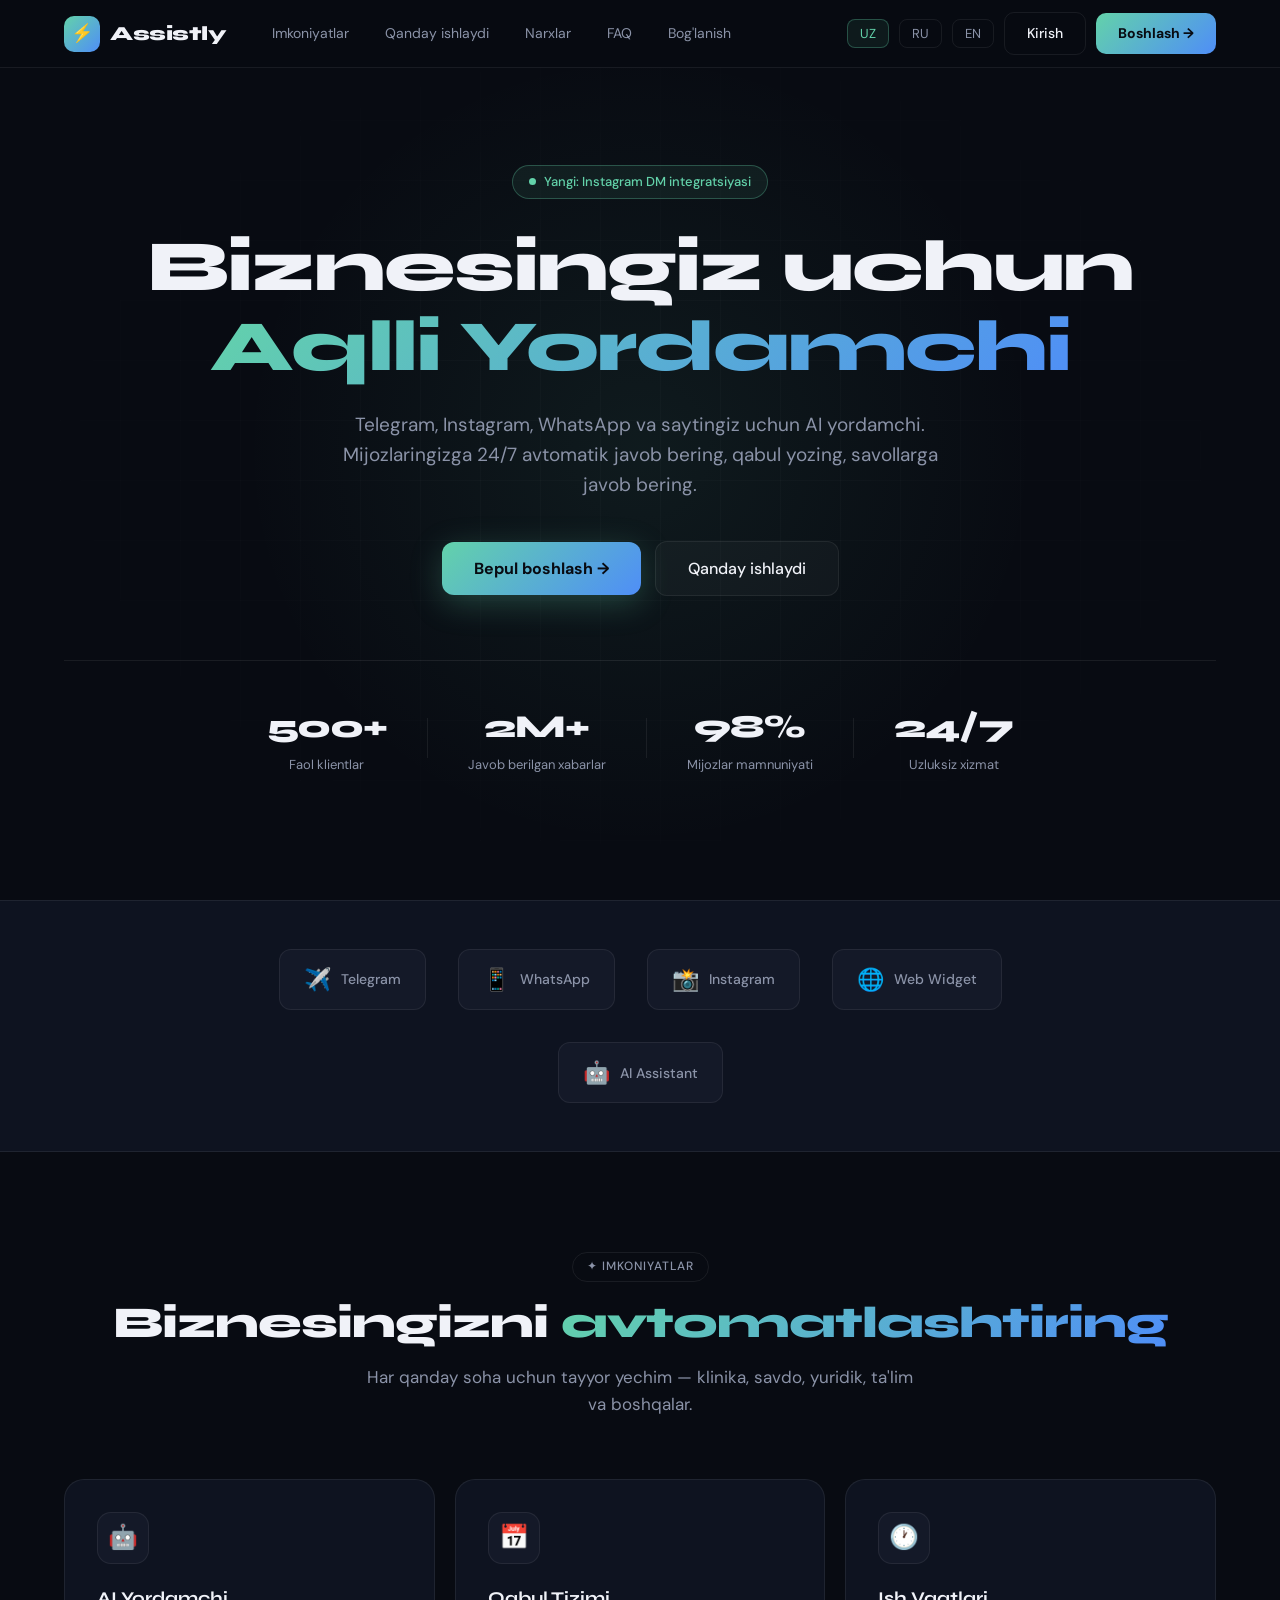
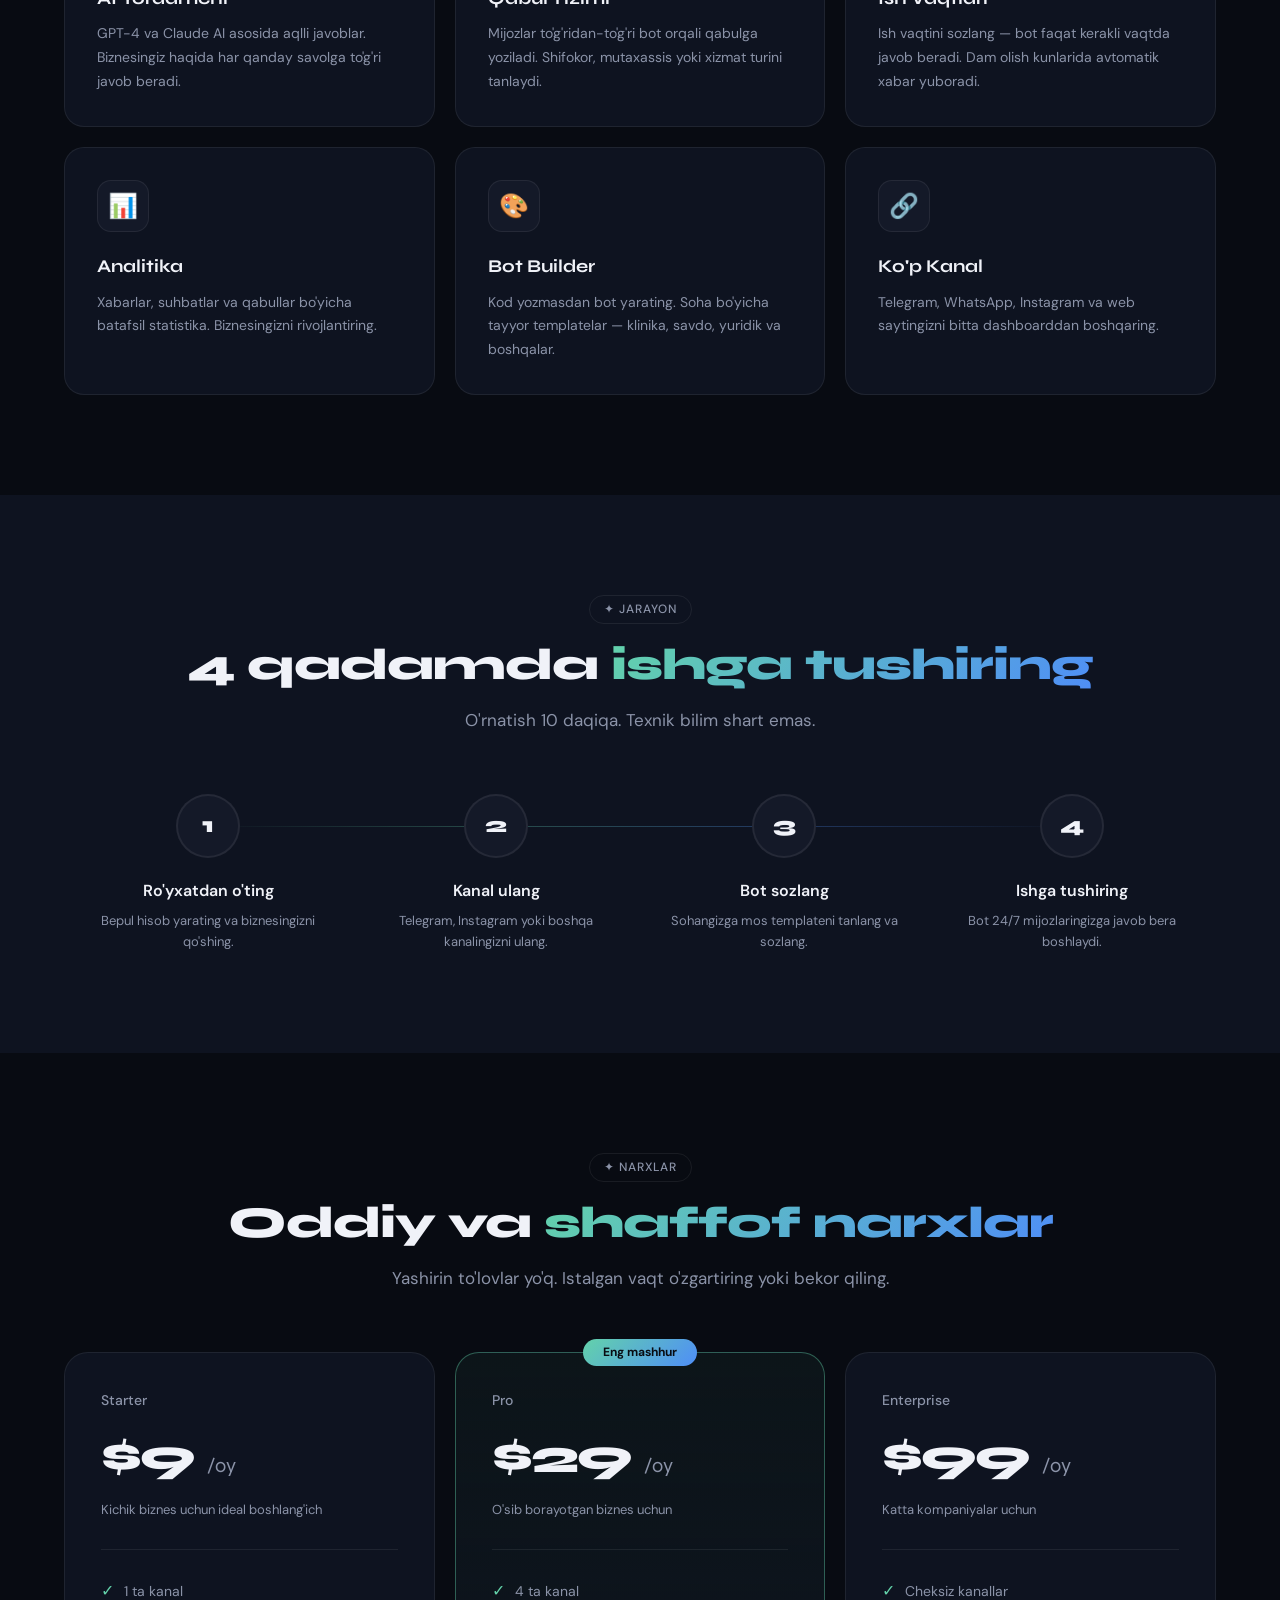
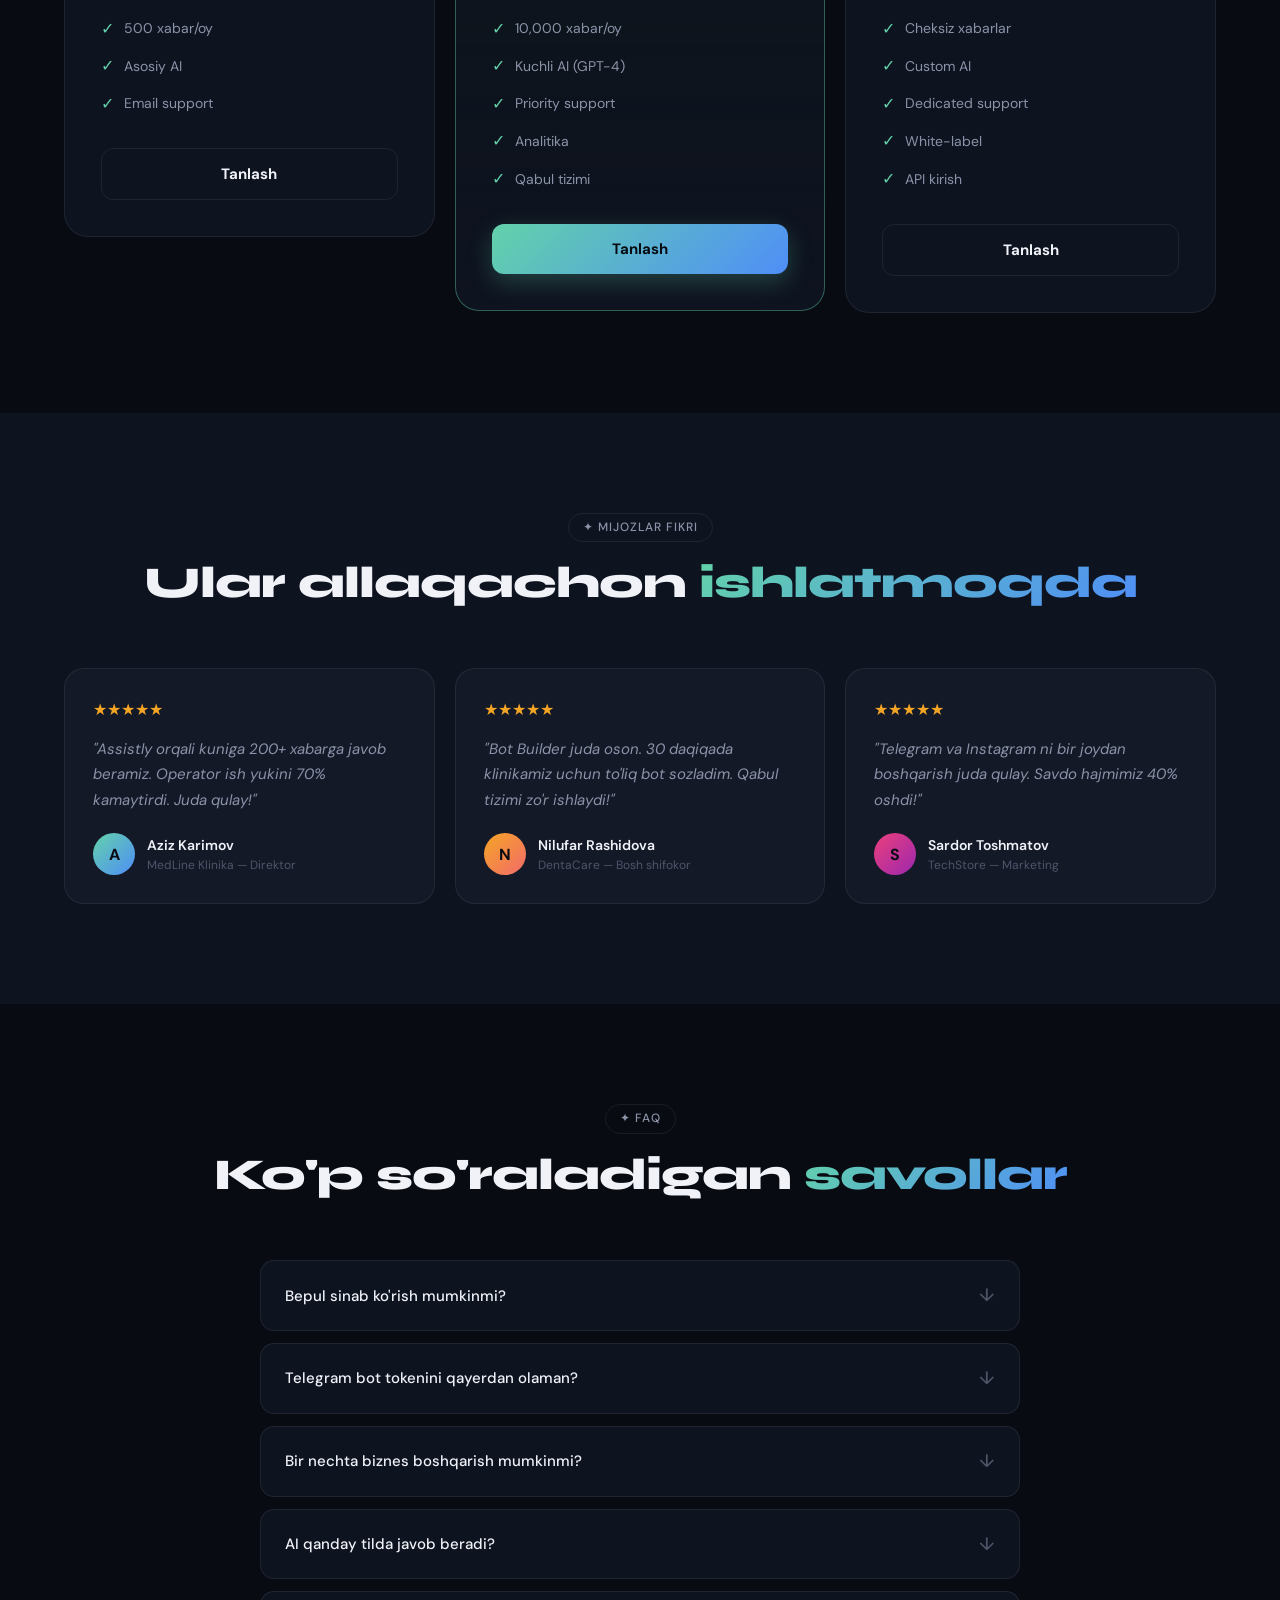
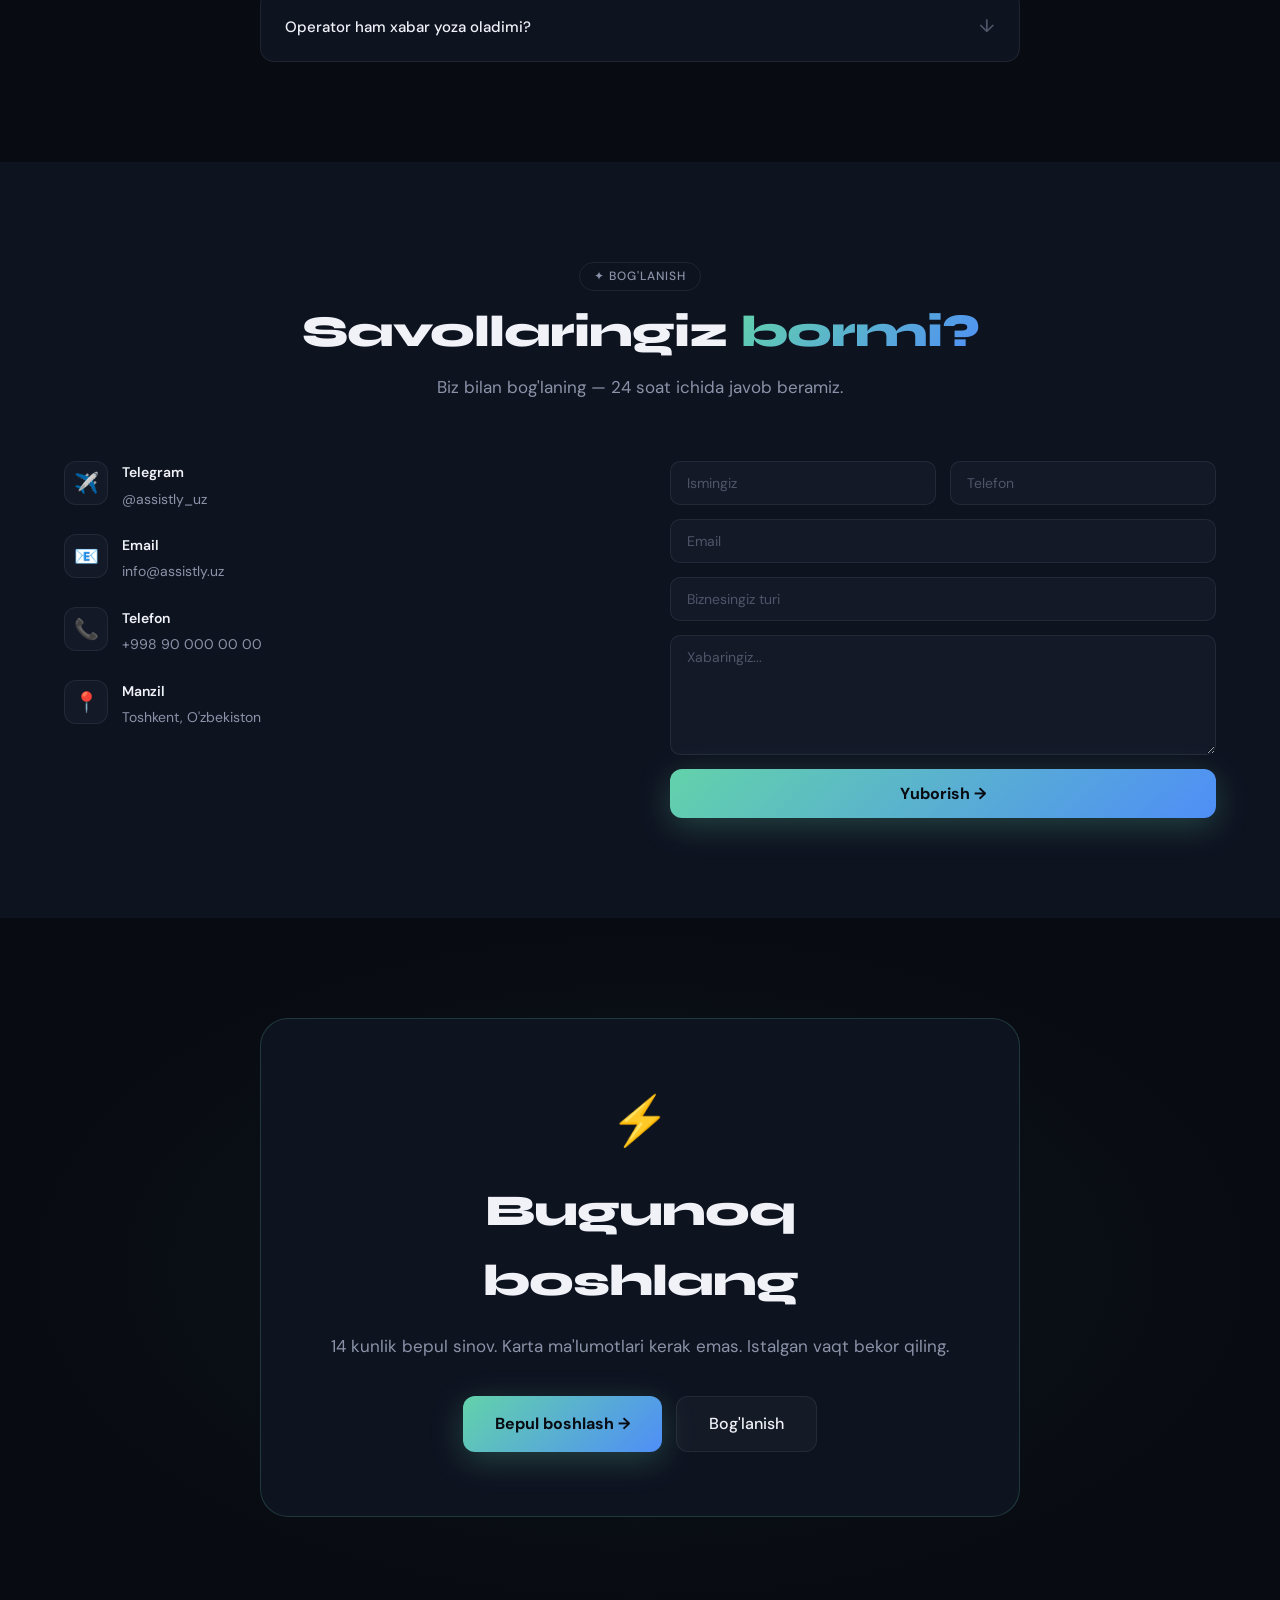
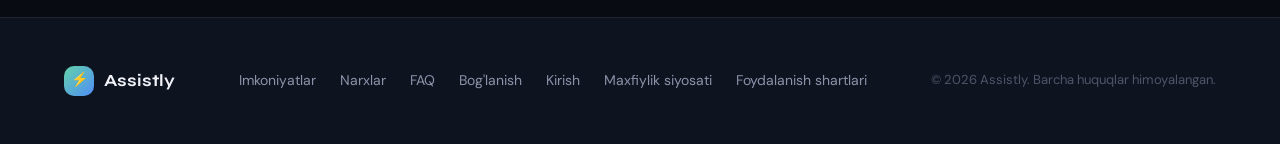
==== index.html @ 43b946d1 "initial commit" ====
<!DOCTYPE html>
<html lang="uz">
    <head>
        <meta charset="UTF-8" />
        <meta name="viewport" content="width=device-width, initial-scale=1.0" />
        <title>Assistly — Aqlli Biznes Yordamchisi</title>
        <meta
            name="description"
            content="Telegram, Instagram, WhatsApp va saytingiz uchun AI yordamchi. Mijozlaringizga 24/7 avtomatik javob bering."
        />
        <link rel="preconnect" href="https://fonts.googleapis.com" />
        <link rel="preconnect" href="https://fonts.gstatic.com" crossorigin />
        <link
            href="https://fonts.googleapis.com/css2?family=Syne:wght@400;500;600;700;800&family=DM+Sans:ital,opsz,wght@0,9..40,300;0,9..40,400;0,9..40,500;1,9..40,300&display=swap"
            rel="stylesheet"
        />
        <link rel="stylesheet" href="./css/style.css" />
    </head>
    <body>
        <!-- ─── NAVBAR ─────────────────────────────────────────── -->
        <nav>
            <a href="#" class="nav-logo">
                <div class="nav-logo-icon">⚡</div>
                Assistly
            </a>
            <div class="nav-links">
                <a href="#features" data-i18n="nav.features">Imkoniyatlar</a>
                <a href="#how" data-i18n="nav.how">Qanday ishlaydi</a>
                <a href="#pricing" data-i18n="nav.pricing">Narxlar</a>
                <a href="#faq">FAQ</a>
                <a href="#contact" data-i18n="nav.contact">Bog'lanish</a>
            </div>
            <div class="nav-right">
                <button class="lang-btn active" onclick="setLang('uz')">
                    UZ
                </button>
                <button class="lang-btn" onclick="setLang('ru')">RU</button>
                <button class="lang-btn" onclick="setLang('en')">EN</button>
                <a href="/login" class="btn-outline" data-i18n="nav.login"
                    >Kirish</a
                >
                <a href="/register" class="btn-primary" data-i18n="nav.start"
                    >Boshlash →</a
                >
            </div>
        </nav>

        <!-- ─── HERO ───────────────────────────────────────────── -->
        <section class="hero">
            <div class="hero-bg">
                <div class="hero-glow"></div>
                <div class="hero-grid"></div>
            </div>
            <div style="position: relative; z-index: 1; width: 100%">
                <div class="hero-badge">
                    <div class="hero-badge-dot"></div>
                    <span data-i18n="hero.badge"
                        >Yangi: Instagram DM integratsiyasi</span
                    >
                </div>
                <h1 data-i18n="hero.title">
                    Biznesingiz uchun<br /><span>Aqlli Yordamchi</span>
                </h1>
                <p class="hero-desc" data-i18n="hero.desc">
                    Telegram, Instagram, WhatsApp va saytingiz uchun AI
                    yordamchi. Mijozlaringizga 24/7 avtomatik javob bering,
                    qabul yozing, savollarga javob bering.
                </p>
                <div class="hero-actions">
                    <a
                        href="/register"
                        class="btn-primary-lg"
                        data-i18n="hero.cta"
                        >Bepul boshlash →</a
                    >
                    <a href="#how" class="btn-outline-lg" data-i18n="hero.demo"
                        >Qanday ishlaydi</a
                    >
                </div>
                <div class="hero-stats">
                    <div>
                        <div class="hero-stat-num">500+</div>
                        <div class="hero-stat-label" data-i18n="stats.clients">
                            Faol klientlar
                        </div>
                    </div>
                    <div
                        style="
                            width: 1px;
                            height: 40px;
                            background: var(--border);
                        "
                    ></div>
                    <div>
                        <div class="hero-stat-num">2M+</div>
                        <div class="hero-stat-label" data-i18n="stats.messages">
                            Javob berilgan xabarlar
                        </div>
                    </div>
                    <div
                        style="
                            width: 1px;
                            height: 40px;
                            background: var(--border);
                        "
                    ></div>
                    <div>
                        <div class="hero-stat-num">98%</div>
                        <div
                            class="hero-stat-label"
                            data-i18n="stats.satisfaction"
                        >
                            Mijozlar mamnuniyati
                        </div>
                    </div>
                    <div
                        style="
                            width: 1px;
                            height: 40px;
                            background: var(--border);
                        "
                    ></div>
                    <div>
                        <div class="hero-stat-num">24/7</div>
                        <div class="hero-stat-label" data-i18n="stats.support">
                            Uzluksiz xizmat
                        </div>
                    </div>
                </div>
            </div>
        </section>

        <!-- ─── CHANNELS STRIP ────────────────────────────────── -->
        <div class="channels-strip">
            <div class="channels-strip-inner">
                <div class="channel-item">
                    <span class="channel-icon">✈️</span> Telegram
                </div>
                <div class="channel-item">
                    <span class="channel-icon">📱</span> WhatsApp
                </div>
                <div class="channel-item">
                    <span class="channel-icon">📸</span> Instagram
                </div>
                <div class="channel-item">
                    <span class="channel-icon">🌐</span> Web Widget
                </div>
                <div class="channel-item">
                    <span class="channel-icon">🤖</span> AI Assistant
                </div>
            </div>
        </div>

        <!-- ─── FEATURES ──────────────────────────────────────── -->
        <section id="features">
            <div class="container">
                <div style="text-align: center">
                    <div class="section-badge" data-i18n="features.badge">
                        ✦ Imkoniyatlar
                    </div>
                    <h2 class="section-title" data-i18n="features.title">
                        Biznesingizni <span>avtomatlashtiring</span>
                    </h2>
                    <p
                        class="section-desc"
                        style="margin: 0 auto"
                        data-i18n="features.desc"
                    >
                        Har qanday soha uchun tayyor yechim — klinika, savdo,
                        yuridik, ta'lim va boshqalar.
                    </p>
                </div>
                <div class="features-grid">
                    <div class="feature-card">
                        <div class="feature-icon">🤖</div>
                        <div class="feature-title" data-i18n="f1.title">
                            AI Yordamchi
                        </div>
                        <div class="feature-desc" data-i18n="f1.desc">
                            GPT-4 va Claude AI asosida aqlli javoblar.
                            Biznesingiz haqida har qanday savolga to'g'ri javob
                            beradi.
                        </div>
                    </div>
                    <div class="feature-card">
                        <div class="feature-icon">📅</div>
                        <div class="feature-title" data-i18n="f2.title">
                            Qabul Tizimi
                        </div>
                        <div class="feature-desc" data-i18n="f2.desc">
                            Mijozlar to'g'ridan-to'g'ri bot orqali qabulga
                            yoziladi. Shifokor, mutaxassis yoki xizmat turini
                            tanlaydi.
                        </div>
                    </div>
                    <div class="feature-card">
                        <div class="feature-icon">🕐</div>
                        <div class="feature-title" data-i18n="f3.title">
                            Ish Vaqtlari
                        </div>
                        <div class="feature-desc" data-i18n="f3.desc">
                            Ish vaqtini sozlang — bot faqat kerakli vaqtda javob
                            beradi. Dam olish kunlarida avtomatik xabar
                            yuboradi.
                        </div>
                    </div>
                    <div class="feature-card">
                        <div class="feature-icon">📊</div>
                        <div class="feature-title" data-i18n="f4.title">
                            Analitika
                        </div>
                        <div class="feature-desc" data-i18n="f4.desc">
                            Xabarlar, suhbatlar va qabullar bo'yicha batafsil
                            statistika. Biznesingizni rivojlantiring.
                        </div>
                    </div>
                    <div class="feature-card">
                        <div class="feature-icon">🎨</div>
                        <div class="feature-title" data-i18n="f5.title">
                            Bot Builder
                        </div>
                        <div class="feature-desc" data-i18n="f5.desc">
                            Kod yozmasdan bot yarating. Soha bo'yicha tayyor
                            templatelar — klinika, savdo, yuridik va boshqalar.
                        </div>
                    </div>
                    <div class="feature-card">
                        <div class="feature-icon">🔗</div>
                        <div class="feature-title" data-i18n="f6.title">
                            Ko'p Kanal
                        </div>
                        <div class="feature-desc" data-i18n="f6.desc">
                            Telegram, WhatsApp, Instagram va web saytingizni
                            bitta dashboarddan boshqaring.
                        </div>
                    </div>
                </div>
            </div>
        </section>

        <!-- ─── HOW IT WORKS ──────────────────────────────────── -->
        <section id="how" class="how-bg">
            <div class="container">
                <div style="text-align: center">
                    <div class="section-badge" data-i18n="how.badge">
                        ✦ Jarayon
                    </div>
                    <h2 class="section-title" data-i18n="how.title">
                        4 qadamda <span>ishga tushiring</span>
                    </h2>
                    <p
                        class="section-desc"
                        style="margin: 0 auto"
                        data-i18n="how.desc"
                    >
                        O'rnatish 10 daqiqa. Texnik bilim shart emas.
                    </p>
                </div>
                <div class="steps-grid">
                    <div class="step-card">
                        <div class="step-num">1</div>
                        <div class="step-title" data-i18n="step1.title">
                            Ro'yxatdan o'ting
                        </div>
                        <div class="step-desc" data-i18n="step1.desc">
                            Bepul hisob yarating va biznesingizni qo'shing.
                        </div>
                    </div>
                    <div class="step-card">
                        <div class="step-num">2</div>
                        <div class="step-title" data-i18n="step2.title">
                            Kanal ulang
                        </div>
                        <div class="step-desc" data-i18n="step2.desc">
                            Telegram, Instagram yoki boshqa kanalingizni ulang.
                        </div>
                    </div>
                    <div class="step-card">
                        <div class="step-num">3</div>
                        <div class="step-title" data-i18n="step3.title">
                            Bot sozlang
                        </div>
                        <div class="step-desc" data-i18n="step3.desc">
                            Sohangizga mos templateni tanlang va sozlang.
                        </div>
                    </div>
                    <div class="step-card">
                        <div class="step-num">4</div>
                        <div class="step-title" data-i18n="step4.title">
                            Ishga tushiring
                        </div>
                        <div class="step-desc" data-i18n="step4.desc">
                            Bot 24/7 mijozlaringizga javob bera boshlaydi.
                        </div>
                    </div>
                </div>
            </div>
        </section>

        <!-- ─── PRICING ───────────────────────────────────────── -->
        <section id="pricing">
            <div class="container">
                <div style="text-align: center">
                    <div class="section-badge" data-i18n="pricing.badge">
                        ✦ Narxlar
                    </div>
                    <h2 class="section-title" data-i18n="pricing.title">
                        Oddiy va <span>shaffof narxlar</span>
                    </h2>
                    <p
                        class="section-desc"
                        style="margin: 0 auto"
                        data-i18n="pricing.desc"
                    >
                        Yashirin to'lovlar yo'q. Istalgan vaqt o'zgartiring yoki
                        bekor qiling.
                    </p>
                </div>
                <div class="pricing-grid">
                    <div class="pricing-card">
                        <div class="pricing-plan">Starter</div>
                        <div class="pricing-price">$9 <span>/oy</span></div>
                        <div class="pricing-desc" data-i18n="p1.desc">
                            Kichik biznes uchun ideal boshlang'ich
                        </div>
                        <div class="pricing-features">
                            <div class="pricing-feature">
                                <span class="pricing-feature-check">✓</span>
                                <span data-i18n="p1.f1">1 ta kanal</span>
                            </div>
                            <div class="pricing-feature">
                                <span class="pricing-feature-check">✓</span>
                                <span data-i18n="p1.f2">500 xabar/oy</span>
                            </div>
                            <div class="pricing-feature">
                                <span class="pricing-feature-check">✓</span>
                                <span data-i18n="p1.f3">Asosiy AI</span>
                            </div>
                            <div class="pricing-feature">
                                <span class="pricing-feature-check">✓</span>
                                <span data-i18n="p1.f4">Email support</span>
                            </div>
                        </div>
                        <a
                            href="/register"
                            class="pricing-btn pricing-btn-outline"
                            data-i18n="pricing.choose"
                            >Tanlash</a
                        >
                    </div>
                    <div class="pricing-card popular">
                        <div class="pricing-badge" data-i18n="pricing.popular">
                            Eng mashhur
                        </div>
                        <div class="pricing-plan">Pro</div>
                        <div class="pricing-price">$29 <span>/oy</span></div>
                        <div class="pricing-desc" data-i18n="p2.desc">
                            O'sib borayotgan biznes uchun
                        </div>
                        <div class="pricing-features">
                            <div class="pricing-feature">
                                <span class="pricing-feature-check">✓</span>
                                <span data-i18n="p2.f1">4 ta kanal</span>
                            </div>
                            <div class="pricing-feature">
                                <span class="pricing-feature-check">✓</span>
                                <span data-i18n="p2.f2">10,000 xabar/oy</span>
                            </div>
                            <div class="pricing-feature">
                                <span class="pricing-feature-check">✓</span>
                                <span data-i18n="p2.f3">Kuchli AI (GPT-4)</span>
                            </div>
                            <div class="pricing-feature">
                                <span class="pricing-feature-check">✓</span>
                                <span data-i18n="p2.f4">Priority support</span>
                            </div>
                            <div class="pricing-feature">
                                <span class="pricing-feature-check">✓</span>
                                <span data-i18n="p2.f5">Analitika</span>
                            </div>
                            <div class="pricing-feature">
                                <span class="pricing-feature-check">✓</span>
                                <span data-i18n="p2.f6">Qabul tizimi</span>
                            </div>
                        </div>
                        <a
                            href="/register"
                            class="pricing-btn pricing-btn-filled"
                            data-i18n="pricing.choose"
                            >Tanlash</a
                        >
                    </div>
                    <div class="pricing-card">
                        <div class="pricing-plan">Enterprise</div>
                        <div class="pricing-price">$99 <span>/oy</span></div>
                        <div class="pricing-desc" data-i18n="p3.desc">
                            Katta kompaniyalar uchun
                        </div>
                        <div class="pricing-features">
                            <div class="pricing-feature">
                                <span class="pricing-feature-check">✓</span>
                                <span data-i18n="p3.f1">Cheksiz kanallar</span>
                            </div>
                            <div class="pricing-feature">
                                <span class="pricing-feature-check">✓</span>
                                <span data-i18n="p3.f2">Cheksiz xabarlar</span>
                            </div>
                            <div class="pricing-feature">
                                <span class="pricing-feature-check">✓</span>
                                <span data-i18n="p3.f3">Custom AI</span>
                            </div>
                            <div class="pricing-feature">
                                <span class="pricing-feature-check">✓</span>
                                <span data-i18n="p3.f4">Dedicated support</span>
                            </div>
                            <div class="pricing-feature">
                                <span class="pricing-feature-check">✓</span>
                                <span data-i18n="p3.f5">White-label</span>
                            </div>
                            <div class="pricing-feature">
                                <span class="pricing-feature-check">✓</span>
                                <span data-i18n="p3.f6">API kirish</span>
                            </div>
                        </div>
                        <a
                            href="/register"
                            class="pricing-btn pricing-btn-outline"
                            data-i18n="pricing.choose"
                            >Tanlash</a
                        >
                    </div>
                </div>
            </div>
        </section>

        <!-- ─── TESTIMONIALS ──────────────────────────────────── -->
        <section id="testimonials" class="testimonials-bg">
            <div class="container">
                <div style="text-align: center">
                    <div class="section-badge" data-i18n="t.badge">
                        ✦ Mijozlar fikri
                    </div>
                    <h2 class="section-title" data-i18n="t.title">
                        Ular allaqachon <span>ishlatmoqda</span>
                    </h2>
                </div>
                <div class="testimonials-grid">
                    <div class="testimonial-card">
                        <div class="testimonial-stars">★★★★★</div>
                        <div class="testimonial-text" data-i18n="t1.text">
                            "Assistly orqali kuniga 200+ xabarga javob beramiz.
                            Operator ish yukini 70% kamaytirdi. Juda qulay!"
                        </div>
                        <div class="testimonial-author">
                            <div
                                class="testimonial-avatar"
                                style="
                                    background: linear-gradient(
                                        135deg,
                                        #63d2aa,
                                        #4f8ef7
                                    );
                                "
                            >
                                A
                            </div>
                            <div>
                                <div class="testimonial-name">Aziz Karimov</div>
                                <div
                                    class="testimonial-role"
                                    data-i18n="t1.role"
                                >
                                    MedLine Klinika — Direktor
                                </div>
                            </div>
                        </div>
                    </div>
                    <div class="testimonial-card">
                        <div class="testimonial-stars">★★★★★</div>
                        <div class="testimonial-text" data-i18n="t2.text">
                            "Bot Builder juda oson. 30 daqiqada klinikamiz uchun
                            to'liq bot sozladim. Qabul tizimi zo'r ishlaydi!"
                        </div>
                        <div class="testimonial-author">
                            <div
                                class="testimonial-avatar"
                                style="
                                    background: linear-gradient(
                                        135deg,
                                        #f5a524,
                                        #f26b6b
                                    );
                                "
                            >
                                N
                            </div>
                            <div>
                                <div class="testimonial-name">
                                    Nilufar Rashidova
                                </div>
                                <div
                                    class="testimonial-role"
                                    data-i18n="t2.role"
                                >
                                    DentaCare — Bosh shifokor
                                </div>
                            </div>
                        </div>
                    </div>
                    <div class="testimonial-card">
                        <div class="testimonial-stars">★★★★★</div>
                        <div class="testimonial-text" data-i18n="t3.text">
                            "Telegram va Instagram ni bir joydan boshqarish juda
                            qulay. Savdo hajmimiz 40% oshdi!"
                        </div>
                        <div class="testimonial-author">
                            <div
                                class="testimonial-avatar"
                                style="
                                    background: linear-gradient(
                                        135deg,
                                        #ec407a,
                                        #9c27b0
                                    );
                                "
                            >
                                S
                            </div>
                            <div>
                                <div class="testimonial-name">
                                    Sardor Toshmatov
                                </div>
                                <div
                                    class="testimonial-role"
                                    data-i18n="t3.role"
                                >
                                    TechStore — Marketing
                                </div>
                            </div>
                        </div>
                    </div>
                </div>
            </div>
        </section>

        <!-- ─── FAQ ───────────────────────────────────────────── -->
        <section id="faq">
            <div class="container" style="text-align: center">
                <div class="section-badge">✦ FAQ</div>
                <h2 class="section-title" data-i18n="faq.title">
                    Ko'p so'raladigan <span>savollar</span>
                </h2>
                <div class="faq-list">
                    <div class="faq-item">
                        <div class="faq-question" onclick="toggleFaq(this)">
                            <span data-i18n="faq1.q"
                                >Bepul sinab ko'rish mumkinmi?</span
                            >
                            <span class="faq-arrow">↓</span>
                        </div>
                        <div class="faq-answer" data-i18n="faq1.a">
                            Ha! 14 kunlik bepul sinov davri mavjud. Karta
                            ma'lumotlari talab qilinmaydi. Istalgan vaqt bekor
                            qilishingiz mumkin.
                        </div>
                    </div>
                    <div class="faq-item">
                        <div class="faq-question" onclick="toggleFaq(this)">
                            <span data-i18n="faq2.q"
                                >Telegram bot tokenini qayerdan olaman?</span
                            >
                            <span class="faq-arrow">↓</span>
                        </div>
                        <div class="faq-answer" data-i18n="faq2.a">
                            Telegramda @BotFather ga /newbot yuboring,
                            ko'rsatmalarga amal qiling. Token bir necha daqiqada
                            tayyor bo'ladi.
                        </div>
                    </div>
                    <div class="faq-item">
                        <div class="faq-question" onclick="toggleFaq(this)">
                            <span data-i18n="faq3.q"
                                >Bir nechta biznes boshqarish mumkinmi?</span
                            >
                            <span class="faq-arrow">↓</span>
                        </div>
                        <div class="faq-answer" data-i18n="faq3.a">
                            Ha, bitta hisob bilan bir nechta biznes qo'shib
                            boshqarish mumkin. Har bir biznes uchun alohida
                            kanal va bot sozlash imkoniyati mavjud.
                        </div>
                    </div>
                    <div class="faq-item">
                        <div class="faq-question" onclick="toggleFaq(this)">
                            <span data-i18n="faq4.q"
                                >AI qanday tilda javob beradi?</span
                            >
                            <span class="faq-arrow">↓</span>
                        </div>
                        <div class="faq-answer" data-i18n="faq4.a">
                            O'zbek, Rus va Ingliz tillarida. Bot Builder da
                            tilni sozlash mumkin. AI o'z-o'zidan til tanlash
                            imkoniyatiga ham ega.
                        </div>
                    </div>
                    <div class="faq-item">
                        <div class="faq-question" onclick="toggleFaq(this)">
                            <span data-i18n="faq5.q"
                                >Operator ham xabar yoza oladimi?</span
                            >
                            <span class="faq-arrow">↓</span>
                        </div>
                        <div class="faq-answer" data-i18n="faq5.a">
                            Ha! Bot o'chiq bo'lganda operator to'g'ridan-to'g'ri
                            mijoz bilan gaplashadi. Bot yoqiq bo'lganda AI javob
                            beradi.
                        </div>
                    </div>
                </div>
            </div>
        </section>

        <!-- ─── CONTACT ───────────────────────────────────────── -->
        <section id="contact" class="contact-bg">
            <div class="container">
                <div style="text-align: center">
                    <div class="section-badge" data-i18n="contact.badge">
                        ✦ Bog'lanish
                    </div>
                    <h2 class="section-title" data-i18n="contact.title">
                        Savollaringiz <span>bormi?</span>
                    </h2>
                    <p
                        class="section-desc"
                        style="margin: 0 auto"
                        data-i18n="contact.desc"
                    >
                        Biz bilan bog'laning — 24 soat ichida javob beramiz.
                    </p>
                </div>
                <div class="contact-grid">
                    <div class="contact-info">
                        <div class="contact-item">
                            <div class="contact-item-icon">✈️</div>
                            <div>
                                <div class="contact-item-title">Telegram</div>
                                <div class="contact-item-value">
                                    @assistly_uz
                                </div>
                            </div>
                        </div>
                        <div class="contact-item">
                            <div class="contact-item-icon">📧</div>
                            <div>
                                <div class="contact-item-title">Email</div>
                                <div class="contact-item-value">
                                    info@assistly.uz
                                </div>
                            </div>
                        </div>
                        <div class="contact-item">
                            <div class="contact-item-icon">📞</div>
                            <div>
                                <div
                                    class="contact-item-title"
                                    data-i18n="contact.phone"
                                >
                                    Telefon
                                </div>
                                <div class="contact-item-value">
                                    +998 90 000 00 00
                                </div>
                            </div>
                        </div>
                        <div class="contact-item">
                            <div class="contact-item-icon">📍</div>
                            <div>
                                <div
                                    class="contact-item-title"
                                    data-i18n="contact.address"
                                >
                                    Manzil
                                </div>
                                <div
                                    class="contact-item-value"
                                    data-i18n="contact.address.val"
                                >
                                    Toshkent, O'zbekiston
                                </div>
                            </div>
                        </div>
                    </div>
                    <form class="contact-form" onsubmit="submitForm(event)">
                        <div class="form-row">
                            <input
                                class="form-input"
                                type="text"
                                placeholder="Ismingiz"
                                data-i18n-placeholder="form.name"
                                required
                            />
                            <input
                                class="form-input"
                                type="tel"
                                placeholder="Telefon"
                                data-i18n-placeholder="form.phone"
                                required
                            />
                        </div>
                        <input
                            class="form-input"
                            type="email"
                            placeholder="Email"
                            required
                        />
                        <input
                            class="form-input"
                            type="text"
                            placeholder="Biznesingiz turi"
                            data-i18n-placeholder="form.business"
                        />
                        <textarea
                            class="form-input"
                            placeholder="Xabaringiz..."
                            data-i18n-placeholder="form.message"
                        ></textarea>
                        <button
                            type="submit"
                            class="btn-primary-lg"
                            style="width: 100%; justify-content: center"
                            data-i18n="form.submit"
                        >
                            Yuborish →
                        </button>
                    </form>
                </div>
            </div>
        </section>

        <!-- ─── CTA ───────────────────────────────────────────── -->
        <section class="cta-section">
            <div class="cta-bg"></div>
            <div class="cta-card" style="position: relative">
                <div style="font-size: 48px; margin-bottom: 16px">⚡</div>
                <h2 class="cta-title" data-i18n="cta.title">
                    Bugunoq boshlang
                </h2>
                <p class="cta-desc" data-i18n="cta.desc">
                    14 kunlik bepul sinov. Karta ma'lumotlari kerak emas.
                    Istalgan vaqt bekor qiling.
                </p>
                <div
                    style="
                        display: flex;
                        gap: 14px;
                        justify-content: center;
                        flex-wrap: wrap;
                    "
                >
                    <a
                        href="/register"
                        class="btn-primary-lg"
                        data-i18n="cta.btn"
                        >Bepul boshlash →</a
                    >
                    <a
                        href="#contact"
                        class="btn-outline-lg"
                        data-i18n="cta.contact"
                        >Bog'lanish</a
                    >
                </div>
            </div>
        </section>

        <!-- ─── FOOTER ─────────────────────────────────────────── -->
        <footer>
            <div class="footer-inner">
                <a href="#" class="footer-logo">
                    <div
                        class="nav-logo-icon"
                        style="width: 30px; height: 30px; font-size: 14px"
                    >
                        ⚡
                    </div>
                    Assistly
                </a>
                <div class="footer-links">
                    <a href="#features" data-i18n="nav.features"
                        >Imkoniyatlar</a
                    >
                    <a href="#pricing" data-i18n="nav.pricing">Narxlar</a>
                    <a href="#faq">FAQ</a>
                    <a href="#contact" data-i18n="nav.contact">Bog'lanish</a>
                    <a href="/login" data-i18n="nav.login">Kirish</a>
                    <a href="/privacy.html">Maxfiylik siyosati</a>
                    <a href="/terms.html">Foydalanish shartlari</a>
                </div>
                <div class="footer-copy">
                    © 2026 Assistly.
                    <span data-i18n="footer.rights"
                        >Barcha huquqlar himoyalangan.</span
                    >
                </div>
            </div>
        </footer>

        <script src="./js/script.js"></script>
    </body>
</html>
---- css/style.css ----
*,
*::before,
*::after {
    box-sizing: border-box;
    margin: 0;
    padding: 0;
}

:root {
    --bg: #080B12;
    --bg-s: #0E1320;
    --bg-e: #141928;
    --border: rgba(255, 255, 255, 0.07);
    --accent: #63D2AA;
    --accent-b: #4F8EF7;
    --text-1: #F0F2F8;
    --text-2: #8B93A8;
    --text-3: #4E5568;
    --danger: #F26B6B;
    --warning: #F5A524;
    --font-d: 'Syne', sans-serif;
    --font-b: 'DM Sans', sans-serif;
}

html {
    scroll-behavior: smooth;
}

body {
    font-family: var(--font-b);
    background: var(--bg);
    color: var(--text-1);
    line-height: 1.6;
    -webkit-font-smoothing: antialiased;
    overflow-x: hidden;
}

/* ─── NAVBAR ─────────────────────────────────────────── */
nav {
    position: fixed;
    top: 0;
    left: 0;
    right: 0;
    z-index: 100;
    background: rgba(8, 11, 18, 0.85);
    backdrop-filter: blur(16px);
    border-bottom: 1px solid var(--border);
    padding: 0 5%;
    display: flex;
    align-items: center;
    height: 68px;
    gap: 32px;
}

.nav-logo {
    display: flex;
    align-items: center;
    gap: 10px;
    font-family: var(--font-d);
    font-weight: 800;
    font-size: 20px;
    letter-spacing: -0.5px;
    text-decoration: none;
    color: var(--text-1);
}

.nav-logo-icon {
    width: 36px;
    height: 36px;
    border-radius: 10px;
    background: linear-gradient(135deg, #63D2AA, #4F8EF7);
    display: flex;
    align-items: center;
    justify-content: center;
    font-size: 18px;
}

.nav-links {
    display: flex;
    align-items: center;
    gap: 8px;
    flex: 1;
}

.nav-links a {
    padding: 6px 14px;
    border-radius: 8px;
    color: var(--text-2);
    font-size: 14px;
    text-decoration: none;
    transition: all 0.15s;
}

.nav-links a:hover {
    color: var(--text-1);
    background: rgba(255, 255, 255, 0.05);
}

.nav-right {
    display: flex;
    align-items: center;
    gap: 10px;
}

.lang-btn {
    padding: 5px 12px;
    border-radius: 8px;
    border: 1px solid var(--border);
    background: transparent;
    color: var(--text-2);
    font-size: 13px;
    cursor: pointer;
    font-family: var(--font-b);
    transition: all 0.15s;
}

.lang-btn.active,
.lang-btn:hover {
    color: var(--accent);
    border-color: rgba(99, 210, 170, 0.3);
    background: rgba(99, 210, 170, 0.08);
}

.btn-primary {
    padding: 9px 22px;
    border-radius: 10px;
    border: none;
    background: linear-gradient(135deg, #63D2AA, #4F8EF7);
    color: #080B12;
    font-size: 14px;
    font-weight: 700;
    cursor: pointer;
    font-family: var(--font-b);
    text-decoration: none;
    display: inline-flex;
    align-items: center;
    gap: 6px;
    transition: opacity 0.15s;
}

.btn-primary:hover {
    opacity: 0.9;
}

.btn-outline {
    padding: 9px 22px;
    border-radius: 10px;
    border: 1px solid var(--border);
    background: transparent;
    color: var(--text-1);
    font-size: 14px;
    font-weight: 500;
    cursor: pointer;
    font-family: var(--font-b);
    text-decoration: none;
    display: inline-flex;
    align-items: center;
    gap: 6px;
    transition: all 0.15s;
}

.btn-outline:hover {
    border-color: var(--accent);
    color: var(--accent);
}

/* ─── HERO ───────────────────────────────────────────── */
.hero {
    min-height: 100vh;
    display: flex;
    align-items: center;
    justify-content: center;
    text-align: center;
    padding: 120px 5% 80px;
    position: relative;
    overflow: hidden;
}

.hero-bg {
    position: absolute;
    inset: 0;
    pointer-events: none;
}

.hero-glow {
    position: absolute;
    width: 800px;
    height: 800px;
    border-radius: 50%;
    background: radial-gradient(circle, rgba(99, 210, 170, 0.08) 0%, transparent 70%);
    top: 50%;
    left: 50%;
    transform: translate(-50%, -50%);
}

.hero-grid {
    position: absolute;
    inset: 0;
    background-image: linear-gradient(rgba(255, 255, 255, 0.02) 1px, transparent 1px),
        linear-gradient(90deg, rgba(255, 255, 255, 0.02) 1px, transparent 1px);
    background-size: 60px 60px;
    mask-image: radial-gradient(ellipse at center, black 20%, transparent 80%);
}

.hero-badge {
    display: inline-flex;
    align-items: center;
    gap: 8px;
    padding: 6px 16px;
    border-radius: 100px;
    border: 1px solid rgba(99, 210, 170, 0.3);
    background: rgba(99, 210, 170, 0.08);
    color: var(--accent);
    font-size: 13px;
    font-weight: 500;
    margin-bottom: 28px;
    animation: fadeUp 0.6s ease both;
}

.hero-badge-dot {
    width: 7px;
    height: 7px;
    border-radius: 50%;
    background: var(--accent);
    animation: pulse 2s infinite;
}

.hero h1 {
    font-family: var(--font-d);
    font-size: clamp(40px, 6vw, 72px);
    font-weight: 800;
    letter-spacing: -2px;
    line-height: 1.1;
    margin-bottom: 24px;
    animation: fadeUp 0.6s ease 0.1s both;
}

.hero h1 span {
    background: linear-gradient(135deg, #63D2AA, #4F8EF7);
    -webkit-background-clip: text;
    -webkit-text-fill-color: transparent;
}

.hero-desc {
    font-size: clamp(16px, 2vw, 19px);
    color: var(--text-2);
    max-width: 600px;
    margin: 0 auto 40px;
    animation: fadeUp 0.6s ease 0.2s both;
}

.hero-actions {
    display: flex;
    align-items: center;
    justify-content: center;
    gap: 14px;
    flex-wrap: wrap;
    animation: fadeUp 0.6s ease 0.3s both;
}

.btn-primary-lg {
    padding: 14px 32px;
    border-radius: 12px;
    border: none;
    background: linear-gradient(135deg, #63D2AA, #4F8EF7);
    color: #080B12;
    font-size: 16px;
    font-weight: 700;
    cursor: pointer;
    font-family: var(--font-b);
    text-decoration: none;
    display: inline-flex;
    align-items: center;
    gap: 8px;
    transition: all 0.2s;
    box-shadow: 0 8px 32px rgba(99, 210, 170, 0.25);
}

.btn-primary-lg:hover {
    transform: translateY(-2px);
    box-shadow: 0 12px 40px rgba(99, 210, 170, 0.35);
}

.btn-outline-lg {
    padding: 14px 32px;
    border-radius: 12px;
    border: 1px solid var(--border);
    background: rgba(255, 255, 255, 0.03);
    color: var(--text-1);
    font-size: 16px;
    font-weight: 500;
    cursor: pointer;
    font-family: var(--font-b);
    text-decoration: none;
    display: inline-flex;
    align-items: center;
    gap: 8px;
    transition: all 0.2s;
}

.btn-outline-lg:hover {
    border-color: var(--accent);
    color: var(--accent);
}

.hero-stats {
    display: flex;
    align-items: center;
    justify-content: center;
    gap: 40px;
    margin-top: 64px;
    padding-top: 40px;
    border-top: 1px solid var(--border);
    animation: fadeUp 0.6s ease 0.4s both;
    flex-wrap: wrap;
}

.hero-stat-num {
    font-family: var(--font-d);
    font-size: 32px;
    font-weight: 800;
    letter-spacing: -1px;
    color: var(--text-1);
}

.hero-stat-label {
    font-size: 13px;
    color: var(--text-2);
    margin-top: 2px;
}

/* ─── CHANNELS STRIP ────────────────────────────────── */
.channels-strip {
    padding: 48px 5%;
    border-top: 1px solid var(--border);
    border-bottom: 1px solid var(--border);
    background: var(--bg-s);
}

.channels-strip-inner {
    max-width: 900px;
    margin: 0 auto;
    display: flex;
    align-items: center;
    justify-content: center;
    gap: 32px;
    flex-wrap: wrap;
}

.channel-item {
    display: flex;
    align-items: center;
    gap: 10px;
    padding: 12px 24px;
    border-radius: 12px;
    border: 1px solid var(--border);
    background: var(--bg-e);
    font-size: 14px;
    font-weight: 500;
    color: var(--text-2);
    transition: all 0.2s;
}

.channel-item:hover {
    border-color: var(--accent);
    color: var(--text-1);
    transform: translateY(-2px);
}

.channel-icon {
    font-size: 22px;
}

/* ─── SECTIONS ──────────────────────────────────────── */
section {
    padding: 100px 5%;
}

.container {
    max-width: 1200px;
    margin: 0 auto;
}

.section-badge {
    display: inline-flex;
    align-items: center;
    gap: 6px;
    padding: 4px 14px;
    border-radius: 100px;
    border: 1px solid var(--border);
    color: var(--text-2);
    font-size: 12px;
    font-weight: 500;
    text-transform: uppercase;
    letter-spacing: 1px;
    margin-bottom: 16px;
}

.section-title {
    font-family: var(--font-d);
    font-size: clamp(28px, 4vw, 44px);
    font-weight: 800;
    letter-spacing: -1px;
    line-height: 1.15;
    margin-bottom: 16px;
}

.section-title span {
    background: linear-gradient(135deg, #63D2AA, #4F8EF7);
    -webkit-background-clip: text;
    -webkit-text-fill-color: transparent;
}

.section-desc {
    font-size: 17px;
    color: var(--text-2);
    max-width: 560px;
}

/* ─── FEATURES ──────────────────────────────────────── */
.features-grid {
    display: grid;
    grid-template-columns: repeat(3, 1fr);
    gap: 20px;
    margin-top: 60px;
}

.feature-card {
    background: var(--bg-s);
    border: 1px solid var(--border);
    border-radius: 20px;
    padding: 32px;
    transition: all 0.2s;
    position: relative;
    overflow: hidden;
}

.feature-card::before {
    content: '';
    position: absolute;
    top: 0;
    left: 0;
    right: 0;
    height: 1px;
    background: linear-gradient(90deg, transparent, rgba(99, 210, 170, 0.3), transparent);
    opacity: 0;
    transition: opacity 0.2s;
}

.feature-card:hover {
    border-color: rgba(99, 210, 170, 0.2);
    transform: translateY(-4px);
}

.feature-card:hover::before {
    opacity: 1;
}

.feature-icon {
    width: 52px;
    height: 52px;
    border-radius: 14px;
    display: flex;
    align-items: center;
    justify-content: center;
    font-size: 24px;
    margin-bottom: 20px;
    background: var(--bg-e);
    border: 1px solid var(--border);
}

.feature-title {
    font-family: var(--font-d);
    font-size: 18px;
    font-weight: 700;
    margin-bottom: 10px;
}

.feature-desc {
    font-size: 14px;
    color: var(--text-2);
    line-height: 1.7;
}

/* ─── HOW IT WORKS ──────────────────────────────────── */
.how-bg {
    background: var(--bg-s);
}

.steps-grid {
    display: grid;
    grid-template-columns: repeat(4, 1fr);
    gap: 0;
    margin-top: 60px;
    position: relative;
}

.steps-grid::before {
    content: '';
    position: absolute;
    top: 32px;
    left: 12.5%;
    right: 12.5%;
    height: 1px;
    background: linear-gradient(90deg, transparent, var(--accent), var(--accent-b), transparent);
    opacity: 0.3;
}

.step-card {
    text-align: center;
    padding: 0 20px;
}

.step-num {
    width: 64px;
    height: 64px;
    border-radius: 50%;
    border: 2px solid var(--border);
    background: var(--bg-e);
    display: flex;
    align-items: center;
    justify-content: center;
    font-family: var(--font-d);
    font-size: 22px;
    font-weight: 800;
    margin: 0 auto 20px;
    position: relative;
    z-index: 1;
    transition: all 0.2s;
}

.step-card:hover .step-num {
    border-color: var(--accent);
    background: rgba(99, 210, 170, 0.1);
    color: var(--accent);
}

.step-title {
    font-size: 16px;
    font-weight: 600;
    margin-bottom: 8px;
}

.step-desc {
    font-size: 13px;
    color: var(--text-2);
    line-height: 1.6;
}

/* ─── PRICING ───────────────────────────────────────── */
.pricing-grid {
    display: grid;
    grid-template-columns: repeat(3, 1fr);
    gap: 20px;
    margin-top: 60px;
    align-items: start;
}

.pricing-card {
    background: var(--bg-s);
    border: 1px solid var(--border);
    border-radius: 24px;
    padding: 36px;
    position: relative;
    transition: all 0.2s;
}

.pricing-card.popular {
    border-color: rgba(99, 210, 170, 0.4);
    background: linear-gradient(180deg, rgba(99, 210, 170, 0.05) 0%, var(--bg-s) 100%);
    transform: scale(1.03);
}

.pricing-badge {
    position: absolute;
    top: -14px;
    left: 50%;
    transform: translateX(-50%);
    background: linear-gradient(135deg, #63D2AA, #4F8EF7);
    color: #080B12;
    padding: 4px 20px;
    border-radius: 100px;
    font-size: 12px;
    font-weight: 700;
    white-space: nowrap;
}

.pricing-plan {
    font-size: 14px;
    color: var(--text-2);
    margin-bottom: 8px;
    font-weight: 500;
}

.pricing-price {
    font-family: var(--font-d);
    font-size: 48px;
    font-weight: 800;
    letter-spacing: -2px;
    margin-bottom: 4px;
}

.pricing-price span {
    font-size: 20px;
    color: var(--text-2);
    font-weight: 400;
    letter-spacing: 0;
}

.pricing-desc {
    font-size: 13px;
    color: var(--text-2);
    margin-bottom: 28px;
    padding-bottom: 28px;
    border-bottom: 1px solid var(--border);
}

.pricing-features {
    display: flex;
    flex-direction: column;
    gap: 12px;
    margin-bottom: 32px;
}

.pricing-feature {
    display: flex;
    align-items: center;
    gap: 10px;
    font-size: 14px;
    color: var(--text-2);
}

.pricing-feature-check {
    color: var(--accent);
    font-size: 16px;
    flex-shrink: 0;
}

.pricing-btn {
    width: 100%;
    padding: 13px;
    border-radius: 12px;
    font-size: 15px;
    font-weight: 700;
    cursor: pointer;
    font-family: var(--font-b);
    transition: all 0.2s;
    text-align: center;
    text-decoration: none;
    display: block;
}

.pricing-btn-outline {
    border: 1px solid var(--border);
    background: transparent;
    color: var(--text-1);
}

.pricing-btn-outline:hover {
    border-color: var(--accent);
    color: var(--accent);
}

.pricing-btn-filled {
    border: none;
    background: linear-gradient(135deg, #63D2AA, #4F8EF7);
    color: #080B12;
    box-shadow: 0 8px 24px rgba(99, 210, 170, 0.25);
}

.pricing-btn-filled:hover {
    transform: translateY(-2px);
    box-shadow: 0 12px 32px rgba(99, 210, 170, 0.35);
}

/* ─── TESTIMONIALS ──────────────────────────────────── */
.testimonials-bg {
    background: var(--bg-s);
}

.testimonials-grid {
    display: grid;
    grid-template-columns: repeat(3, 1fr);
    gap: 20px;
    margin-top: 60px;
}

.testimonial-card {
    background: var(--bg-e);
    border: 1px solid var(--border);
    border-radius: 20px;
    padding: 28px;
    transition: all 0.2s;
}

.testimonial-card:hover {
    border-color: rgba(99, 210, 170, 0.2);
    transform: translateY(-3px);
}

.testimonial-stars {
    color: var(--warning);
    font-size: 16px;
    margin-bottom: 14px;
}

.testimonial-text {
    font-size: 15px;
    color: var(--text-2);
    line-height: 1.7;
    margin-bottom: 20px;
    font-style: italic;
}

.testimonial-author {
    display: flex;
    align-items: center;
    gap: 12px;
}

.testimonial-avatar {
    width: 42px;
    height: 42px;
    border-radius: 50%;
    display: flex;
    align-items: center;
    justify-content: center;
    font-size: 16px;
    font-weight: 700;
    color: #080B12;
}

.testimonial-name {
    font-size: 14px;
    font-weight: 600;
}

.testimonial-role {
    font-size: 12px;
    color: var(--text-3);
}

/* ─── FAQ ───────────────────────────────────────────── */
.faq-list {
    max-width: 760px;
    margin: 60px auto 0;
    display: flex;
    flex-direction: column;
    gap: 12px;
}

.faq-item {
    background: var(--bg-s);
    border: 1px solid var(--border);
    border-radius: 14px;
    overflow: hidden;
}

.faq-question {
    padding: 20px 24px;
    cursor: pointer;
    display: flex;
    justify-content: space-between;
    align-items: center;
    font-size: 15px;
    font-weight: 500;
    transition: background 0.15s;
}

.faq-question:hover {
    background: rgba(255, 255, 255, 0.02);
}

.faq-arrow {
    font-size: 18px;
    color: var(--text-3);
    transition: transform 0.2s;
}

.faq-answer {
    padding: 0 24px;
    max-height: 0;
    overflow: hidden;
    font-size: 14px;
    color: var(--text-2);
    line-height: 1.7;
    transition: all 0.3s ease;
}

.faq-item.open .faq-arrow {
    transform: rotate(180deg);
}

.faq-item.open .faq-answer {
    max-height: 200px;
    padding: 0 24px 20px;
}

.faq-item.open {
    border-color: rgba(99, 210, 170, 0.2);
}

/* ─── CONTACT ───────────────────────────────────────── */
.contact-bg {
    background: var(--bg-s);
}

.contact-grid {
    display: grid;
    grid-template-columns: 1fr 1fr;
    gap: 60px;
    align-items: start;
    margin-top: 60px;
}

.contact-info {
    display: flex;
    flex-direction: column;
    gap: 24px;
}

.contact-item {
    display: flex;
    align-items: flex-start;
    gap: 14px;
}

.contact-item-icon {
    width: 44px;
    height: 44px;
    border-radius: 12px;
    background: var(--bg-e);
    border: 1px solid var(--border);
    display: flex;
    align-items: center;
    justify-content: center;
    font-size: 20px;
    flex-shrink: 0;
}

.contact-item-title {
    font-size: 14px;
    font-weight: 600;
    margin-bottom: 4px;
}

.contact-item-value {
    font-size: 14px;
    color: var(--text-2);
}

.contact-form {
    display: flex;
    flex-direction: column;
    gap: 14px;
}

.form-input {
    padding: 12px 16px;
    background: var(--bg-e);
    border: 1px solid var(--border);
    border-radius: 10px;
    color: var(--text-1);
    font-size: 14px;
    outline: none;
    font-family: var(--font-b);
    transition: border-color 0.15s;
    width: 100%;
}

.form-input:focus {
    border-color: rgba(99, 210, 170, 0.4);
}

.form-input::placeholder {
    color: var(--text-3);
}

textarea.form-input {
    resize: vertical;
    min-height: 120px;
}

.form-row {
    display: grid;
    grid-template-columns: 1fr 1fr;
    gap: 14px;
}

/* ─── CTA ───────────────────────────────────────────── */
.cta-section {
    padding: 100px 5%;
    text-align: center;
    position: relative;
    overflow: hidden;
}

.cta-bg {
    position: absolute;
    inset: 0;
    background: radial-gradient(ellipse at center, rgba(99, 210, 170, 0.06) 0%, transparent 70%);
}

.cta-card {
    max-width: 760px;
    margin: 0 auto;
    background: var(--bg-s);
    border: 1px solid rgba(99, 210, 170, 0.2);
    border-radius: 28px;
    padding: 64px;
    position: relative;
}

.cta-title {
    font-family: var(--font-d);
    font-size: clamp(28px, 4vw, 44px);
    font-weight: 800;
    letter-spacing: -1px;
    margin-bottom: 16px;
}

.cta-desc {
    font-size: 17px;
    color: var(--text-2);
    margin-bottom: 36px;
}

/* ─── FOOTER ─────────────────────────────────────────── */
footer {
    border-top: 1px solid var(--border);
    padding: 48px 5%;
    background: var(--bg-s);
}

.footer-inner {
    max-width: 1200px;
    margin: 0 auto;
    display: flex;
    justify-content: space-between;
    align-items: center;
    flex-wrap: wrap;
    gap: 20px;
}

.footer-logo {
    display: flex;
    align-items: center;
    gap: 10px;
    font-family: var(--font-d);
    font-weight: 700;
    font-size: 17px;
    color: var(--text-1);
    text-decoration: none;
}

.footer-links {
    display: flex;
    gap: 24px;
}

.footer-links a {
    font-size: 14px;
    color: var(--text-2);
    text-decoration: none;
    transition: color 0.15s;
}

.footer-links a:hover {
    color: var(--accent);
}

.footer-copy {
    font-size: 13px;
    color: var(--text-3);
}

/* ─── ANIMATIONS ────────────────────────────────────── */
@keyframes fadeUp {
    from {
        opacity: 0;
        transform: translateY(20px);
    }

    to {
        opacity: 1;
        transform: translateY(0);
    }
}

@keyframes pulse {

    0%,
    100% {
        opacity: 1;
    }

    50% {
        opacity: 0.4;
    }
}

/* ─── RESPONSIVE ────────────────────────────────────── */
@media (max-width: 768px) {

    .features-grid,
    .pricing-grid,
    .testimonials-grid {
        grid-template-columns: 1fr;
    }

    .steps-grid {
        grid-template-columns: repeat(2, 1fr);
    }

    .steps-grid::before {
        display: none;
    }

    .contact-grid {
        grid-template-columns: 1fr;
    }

    .pricing-card.popular {
        transform: scale(1);
    }

    .nav-links {
        display: none;
    }

    .cta-card {
        padding: 40px 24px;
    }

    .form-row {
        grid-template-columns: 1fr;
    }
}
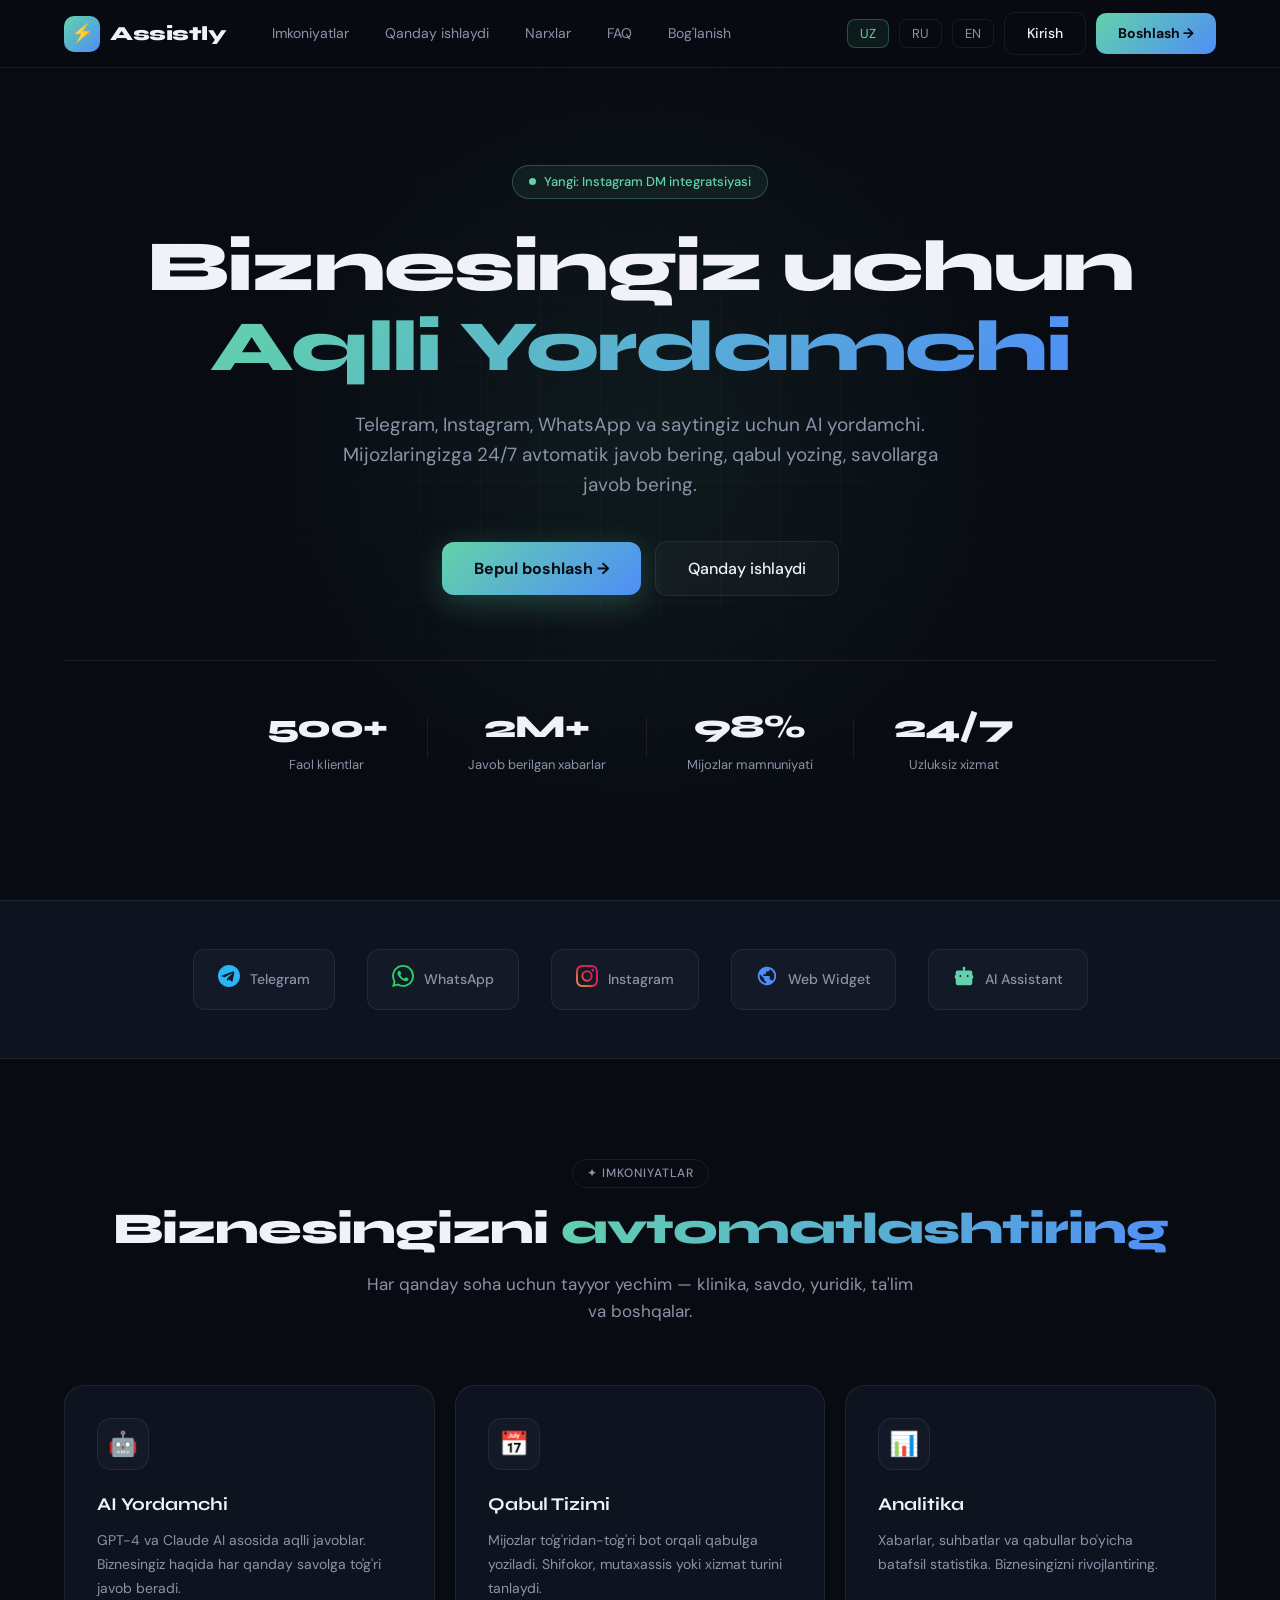
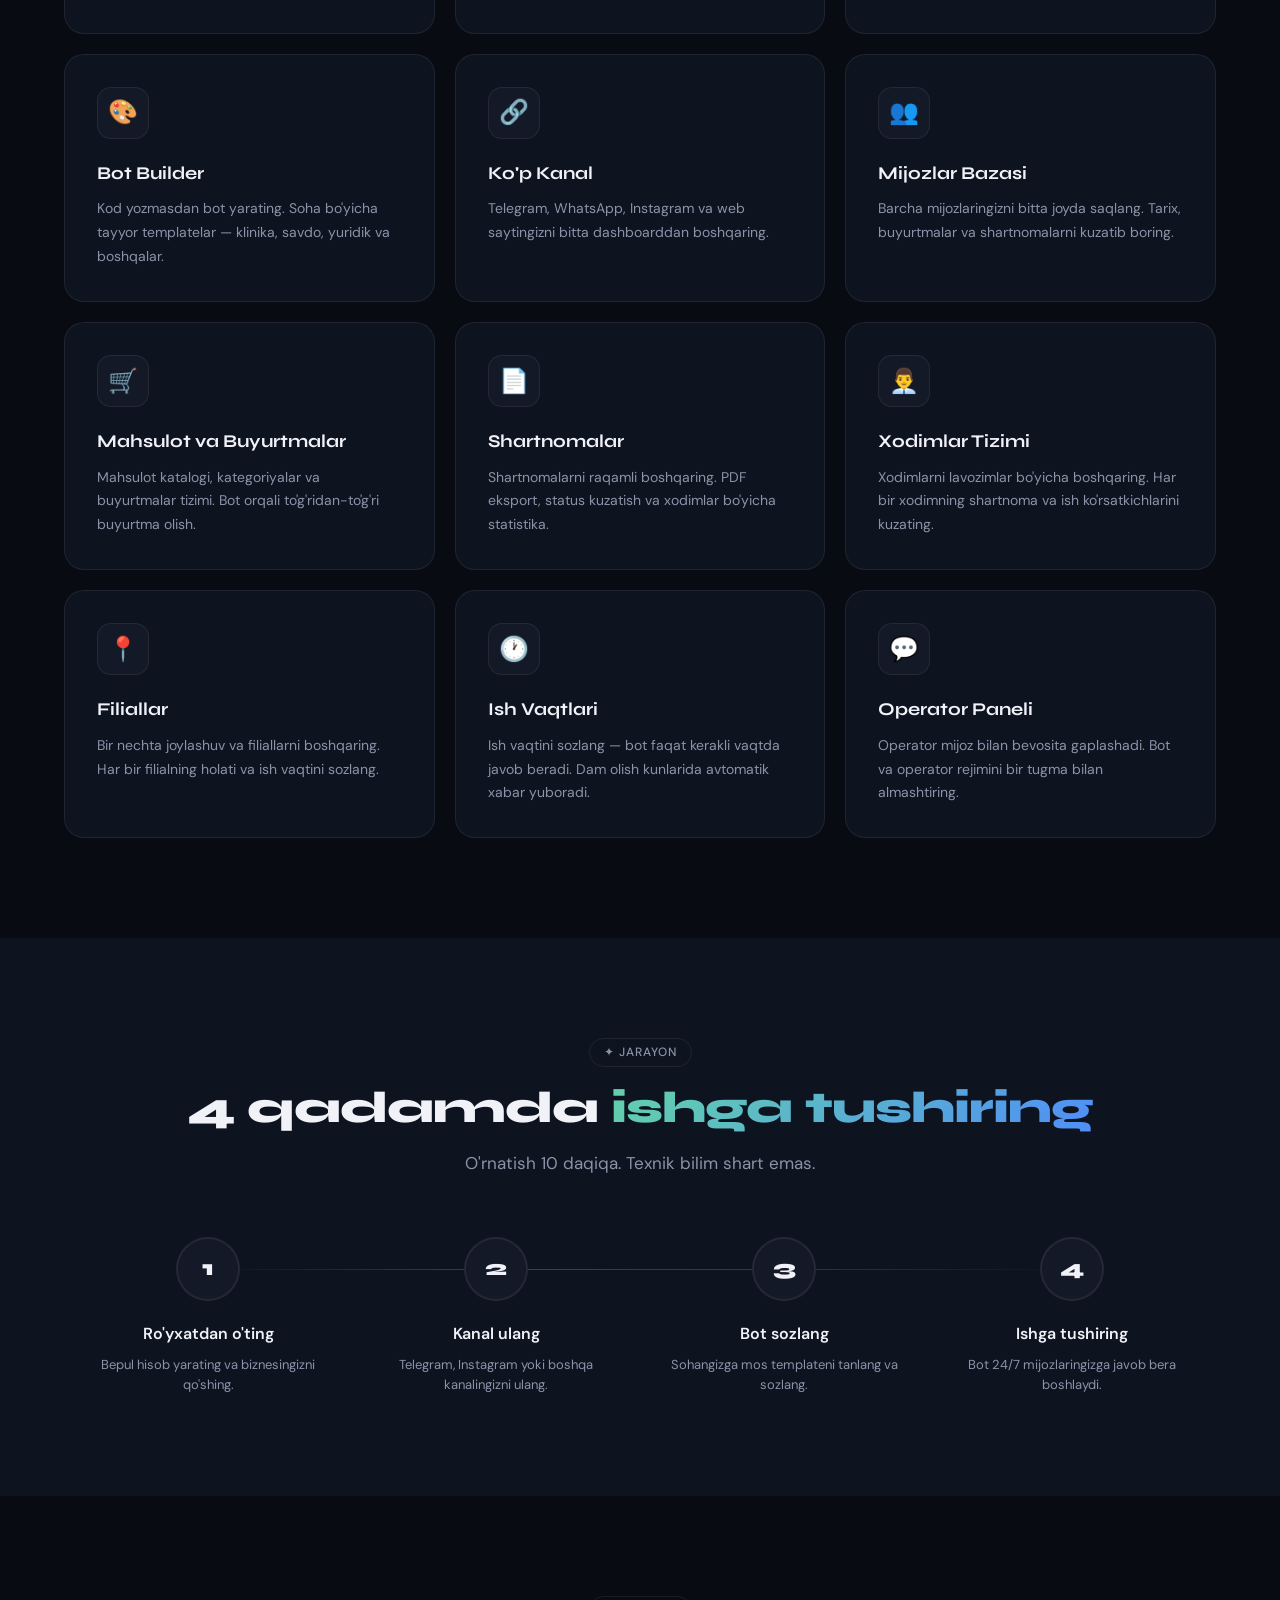
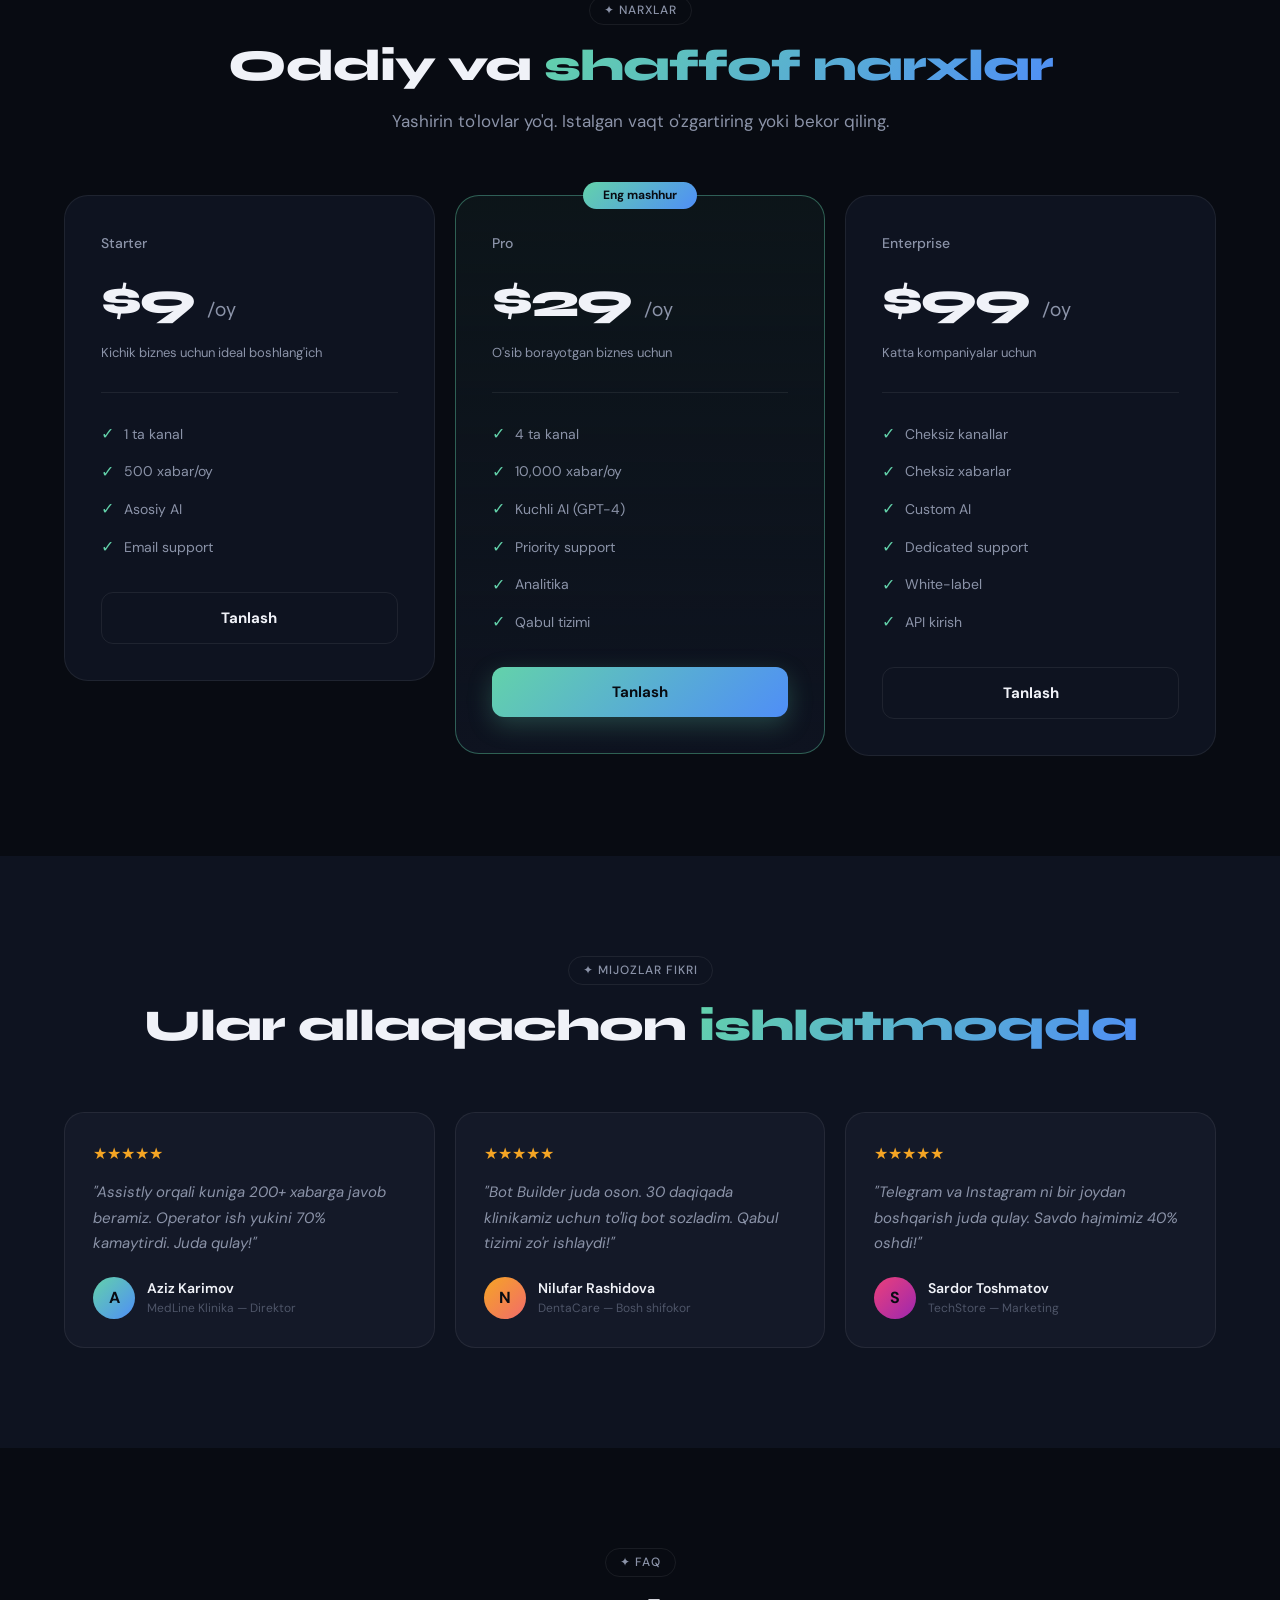
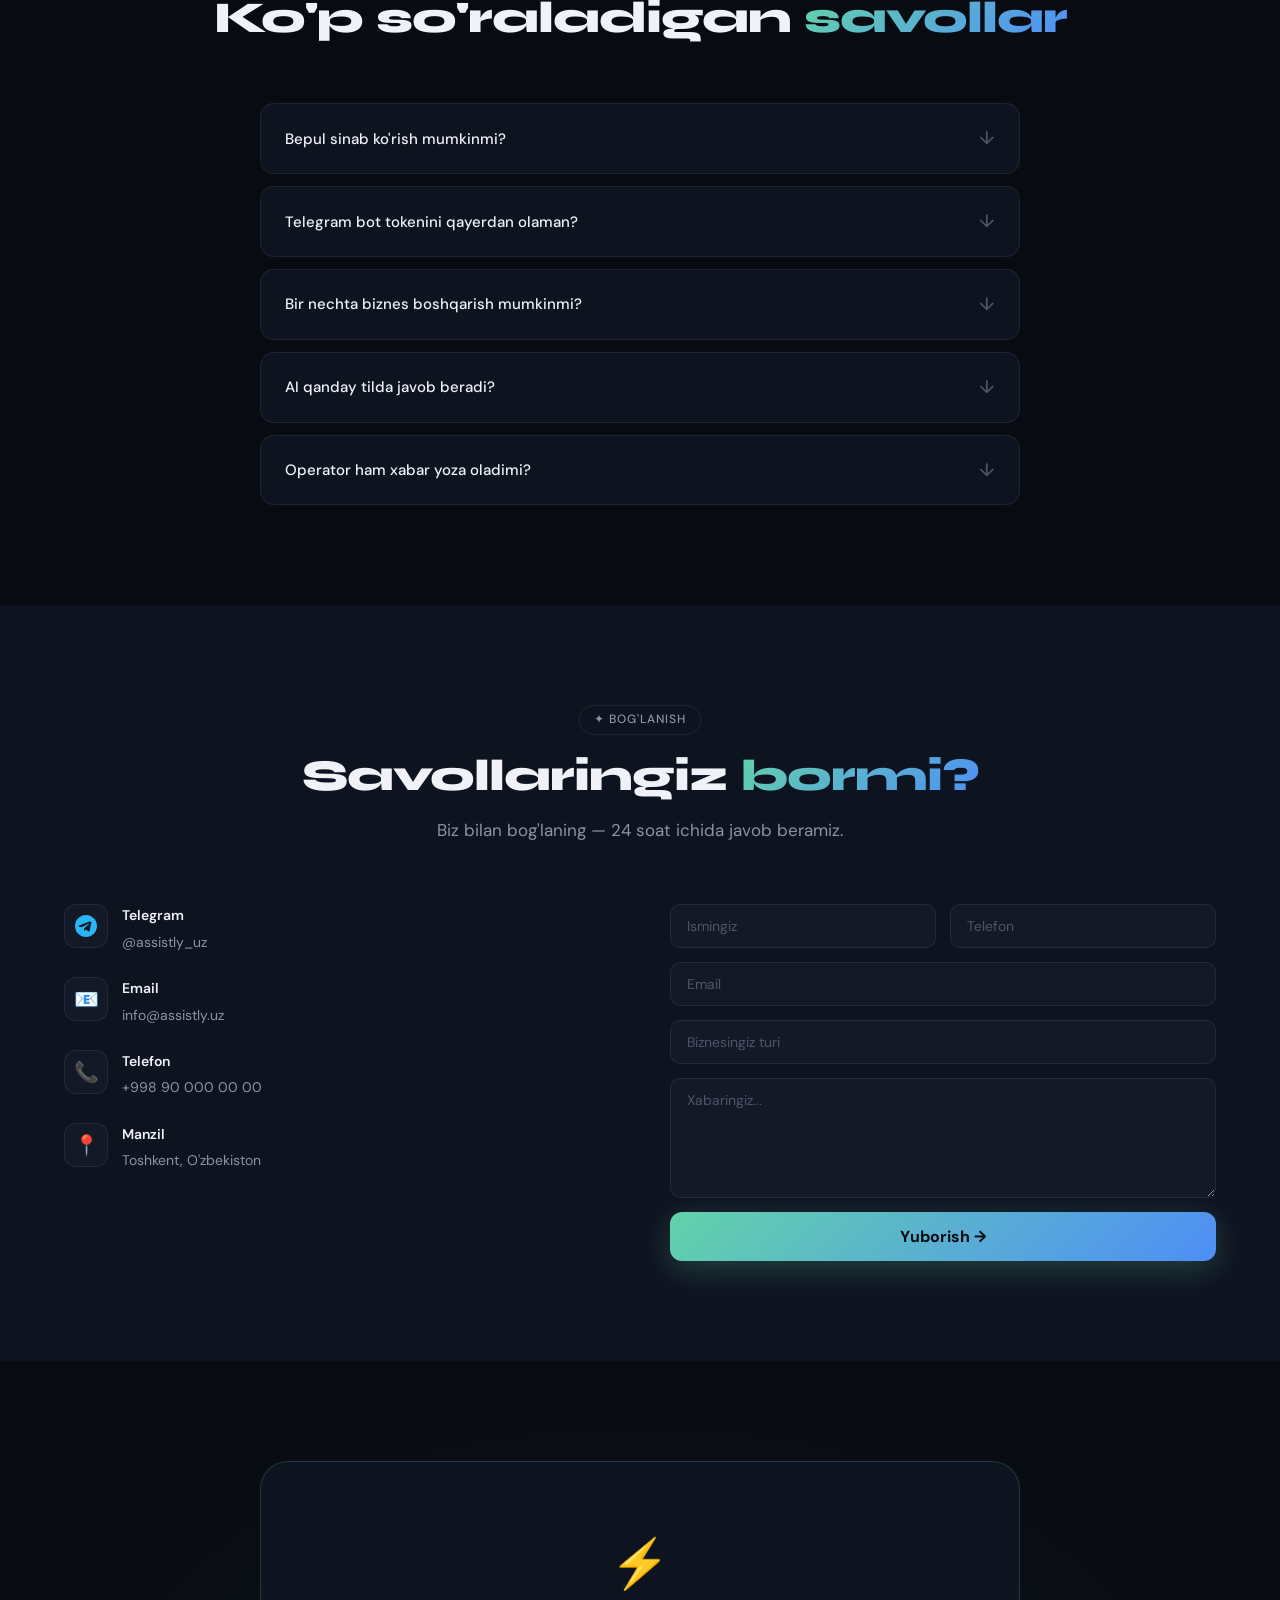
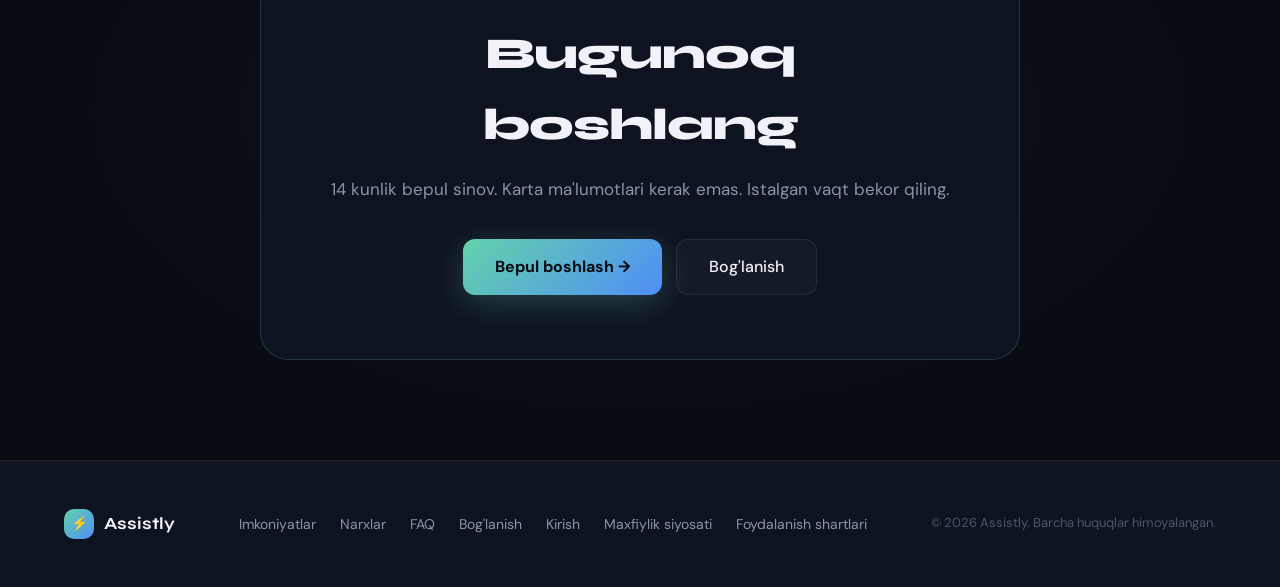
==== commit 79c7d843: "landing" ====
--- a/index.html
+++ b/index.html
@@ -134,19 +134,48 @@
         <div class="channels-strip">
             <div class="channels-strip-inner">
                 <div class="channel-item">
-                    <span class="channel-icon">✈️</span> Telegram
+                    <span class="channel-icon">
+                        <svg width="22" height="22" viewBox="0 0 24 24" fill="none" xmlns="http://www.w3.org/2000/svg">
+                            <path d="M12 0C5.373 0 0 5.373 0 12s5.373 12 12 12 12-5.373 12-12S18.627 0 12 0zm5.894 8.221l-1.97 9.28c-.145.658-.537.818-1.084.508l-3-2.21-1.447 1.394c-.16.16-.295.295-.605.295l.213-3.053 5.56-5.023c.242-.213-.054-.333-.373-.12L7.19 13.367l-2.965-.924c-.643-.204-.657-.643.136-.953l11.57-4.461c.537-.194 1.006.131.963.192z" fill="#29B6F6"/>
+                        </svg>
+                    </span> Telegram
                 </div>
                 <div class="channel-item">
-                    <span class="channel-icon">📱</span> WhatsApp
+                    <span class="channel-icon">
+                        <svg width="22" height="22" viewBox="0 0 24 24" fill="none" xmlns="http://www.w3.org/2000/svg">
+                            <path d="M17.472 14.382c-.297-.149-1.758-.867-2.03-.967-.273-.099-.471-.148-.67.15-.197.297-.767.966-.94 1.164-.173.199-.347.223-.644.075-.297-.15-1.255-.463-2.39-1.475-.883-.788-1.48-1.761-1.653-2.059-.173-.297-.018-.458.13-.606.134-.133.298-.347.446-.52.149-.174.198-.298.298-.497.099-.198.05-.371-.025-.52-.075-.149-.669-1.612-.916-2.207-.242-.579-.487-.5-.669-.51-.173-.008-.371-.01-.57-.01-.198 0-.52.074-.792.372-.272.297-1.04 1.016-1.04 2.479 0 1.462 1.065 2.875 1.213 3.074.149.198 2.096 3.2 5.077 4.487.709.306 1.262.489 1.694.625.712.227 1.36.195 1.871.118.571-.085 1.758-.719 2.006-1.413.248-.694.248-1.289.173-1.413-.074-.124-.272-.198-.57-.347m-5.421 7.403h-.004a9.87 9.87 0 01-5.031-1.378l-.361-.214-3.741.982.998-3.648-.235-.374a9.86 9.86 0 01-1.51-5.26c.001-5.45 4.436-9.884 9.888-9.884 2.64 0 5.122 1.03 6.988 2.898a9.825 9.825 0 012.893 6.994c-.003 5.45-4.437 9.884-9.885 9.884m8.413-18.297A11.815 11.815 0 0012.05 0C5.495 0 .16 5.335.157 11.892c0 2.096.547 4.142 1.588 5.945L.057 24l6.305-1.654a11.882 11.882 0 005.683 1.448h.005c6.554 0 11.89-5.335 11.893-11.893a11.821 11.821 0 00-3.48-8.413z" fill="#25D366"/>
+                        </svg>
+                    </span> WhatsApp
                 </div>
                 <div class="channel-item">
-                    <span class="channel-icon">📸</span> Instagram
+                    <span class="channel-icon">
+                        <svg width="22" height="22" viewBox="0 0 24 24" fill="none" xmlns="http://www.w3.org/2000/svg">
+                            <defs>
+                                <linearGradient id="ig-grad" x1="0%" y1="100%" x2="100%" y2="0%">
+                                    <stop offset="0%" style="stop-color:#f09433"/>
+                                    <stop offset="25%" style="stop-color:#e6683c"/>
+                                    <stop offset="50%" style="stop-color:#dc2743"/>
+                                    <stop offset="75%" style="stop-color:#cc2366"/>
+                                    <stop offset="100%" style="stop-color:#bc1888"/>
+                                </linearGradient>
+                            </defs>
+                            <path d="M12 2.163c3.204 0 3.584.012 4.85.07 3.252.148 4.771 1.691 4.919 4.919.058 1.265.069 1.645.069 4.849 0 3.205-.012 3.584-.069 4.849-.149 3.225-1.664 4.771-4.919 4.919-1.266.058-1.644.07-4.85.07-3.204 0-3.584-.012-4.849-.07-3.26-.149-4.771-1.699-4.919-4.92-.058-1.265-.07-1.644-.07-4.849 0-3.204.013-3.583.07-4.849.149-3.227 1.664-4.771 4.919-4.919 1.266-.057 1.645-.069 4.849-.069zM12 0C8.741 0 8.333.014 7.053.072 2.695.272.273 2.69.073 7.052.014 8.333 0 8.741 0 12c0 3.259.014 3.668.072 4.948.2 4.358 2.618 6.78 6.98 6.98C8.333 23.986 8.741 24 12 24c3.259 0 3.668-.014 4.948-.072 4.354-.2 6.782-2.618 6.979-6.98.059-1.28.073-1.689.073-4.948 0-3.259-.014-3.667-.072-4.947-.196-4.354-2.617-6.78-6.979-6.98C15.668.014 15.259 0 12 0zm0 5.838a6.162 6.162 0 100 12.324 6.162 6.162 0 000-12.324zM12 16a4 4 0 110-8 4 4 0 010 8zm6.406-11.845a1.44 1.44 0 100 2.881 1.44 1.44 0 000-2.881z" fill="url(#ig-grad)"/>
+                        </svg>
+                    </span> Instagram
                 </div>
                 <div class="channel-item">
-                    <span class="channel-icon">🌐</span> Web Widget
+                    <span class="channel-icon">
+                        <svg width="22" height="22" viewBox="0 0 24 24" fill="none" xmlns="http://www.w3.org/2000/svg">
+                            <path d="M12 2C6.48 2 2 6.48 2 12s4.48 10 10 10 10-4.48 10-10S17.52 2 12 2zm-1 17.93c-3.95-.49-7-3.85-7-7.93 0-.62.08-1.21.21-1.79L9 15v1c0 1.1.9 2 2 2v1.93zm6.9-2.54c-.26-.81-1-1.39-1.9-1.39h-1v-3c0-.55-.45-1-1-1H8v-2h2c.55 0 1-.45 1-1V7h2c1.1 0 2-.9 2-2v-.41c2.93 1.19 5 4.06 5 7.41 0 2.08-.8 3.97-2.1 5.39z" fill="#4F8EF7"/>
+                        </svg>
+                    </span> Web Widget
                 </div>
                 <div class="channel-item">
-                    <span class="channel-icon">🤖</span> AI Assistant
+                    <span class="channel-icon">
+                        <svg width="22" height="22" viewBox="0 0 24 24" fill="none" xmlns="http://www.w3.org/2000/svg">
+                            <path d="M21.928 11.607c-.202-.488-.635-.605-.928-.633V8c0-1.103-.897-2-2-2h-6V4.61c.305-.274.5-.668.5-1.11a1.5 1.5 0 00-3 0c0 .442.195.836.5 1.11V6H5C3.897 6 3 6.897 3 8v2.997l-.082.006A1 1 0 002 12v2a1 1 0 001 1v5c0 1.103.897 2 2 2h14c1.103 0 2-.897 2-2v-5a1 1 0 001-1v-1.938a1.006 1.006 0 00-.072-.455zM8 13a1 1 0 110-2 1 1 0 010 2zm8 0a1 1 0 110-2 1 1 0 010 2z" fill="#63D2AA"/>
+                        </svg>
+                    </span> AI Assistant
                 </div>
             </div>
         </div>
@@ -194,6 +223,86 @@
                         </div>
                     </div>
                     <div class="feature-card">
+                        <div class="feature-icon">📊</div>
+                        <div class="feature-title" data-i18n="f4.title">
+                            Analitika
+                        </div>
+                        <div class="feature-desc" data-i18n="f4.desc">
+                            Xabarlar, suhbatlar va qabullar bo'yicha batafsil
+                            statistika. Biznesingizni rivojlantiring.
+                        </div>
+                    </div>
+                    <div class="feature-card">
+                        <div class="feature-icon">🎨</div>
+                        <div class="feature-title" data-i18n="f5.title">
+                            Bot Builder
+                        </div>
+                        <div class="feature-desc" data-i18n="f5.desc">
+                            Kod yozmasdan bot yarating. Soha bo'yicha tayyor
+                            templatelar — klinika, savdo, yuridik va boshqalar.
+                        </div>
+                    </div>
+                    <div class="feature-card">
+                        <div class="feature-icon">🔗</div>
+                        <div class="feature-title" data-i18n="f6.title">
+                            Ko'p Kanal
+                        </div>
+                        <div class="feature-desc" data-i18n="f6.desc">
+                            Telegram, WhatsApp, Instagram va web saytingizni
+                            bitta dashboarddan boshqaring.
+                        </div>
+                    </div>
+                    <div class="feature-card">
+                        <div class="feature-icon">👥</div>
+                        <div class="feature-title" data-i18n="f7.title">
+                            Mijozlar Bazasi
+                        </div>
+                        <div class="feature-desc" data-i18n="f7.desc">
+                            Barcha mijozlaringizni bitta joyda saqlang. Tarix,
+                            buyurtmalar va shartnomalarni kuzatib boring.
+                        </div>
+                    </div>
+                    <div class="feature-card">
+                        <div class="feature-icon">🛒</div>
+                        <div class="feature-title" data-i18n="f8.title">
+                            Mahsulot va Buyurtmalar
+                        </div>
+                        <div class="feature-desc" data-i18n="f8.desc">
+                            Mahsulot katalogi, kategoriyalar va buyurtmalar
+                            tizimi. Bot orqali to'g'ridan-to'g'ri buyurtma olish.
+                        </div>
+                    </div>
+                    <div class="feature-card">
+                        <div class="feature-icon">📄</div>
+                        <div class="feature-title" data-i18n="f9.title">
+                            Shartnomalar
+                        </div>
+                        <div class="feature-desc" data-i18n="f9.desc">
+                            Shartnomalarni raqamli boshqaring. PDF eksport,
+                            status kuzatish va xodimlar bo'yicha statistika.
+                        </div>
+                    </div>
+                    <div class="feature-card">
+                        <div class="feature-icon">👨‍💼</div>
+                        <div class="feature-title" data-i18n="f10.title">
+                            Xodimlar Tizimi
+                        </div>
+                        <div class="feature-desc" data-i18n="f10.desc">
+                            Xodimlarni lavozimlar bo'yicha boshqaring. Har bir
+                            xodimning shartnoma va ish ko'rsatkichlarini kuzating.
+                        </div>
+                    </div>
+                    <div class="feature-card">
+                        <div class="feature-icon">📍</div>
+                        <div class="feature-title" data-i18n="f11.title">
+                            Filiallar
+                        </div>
+                        <div class="feature-desc" data-i18n="f11.desc">
+                            Bir nechta joylashuv va filiallarni boshqaring.
+                            Har bir filialning holati va ish vaqtini sozlang.
+                        </div>
+                    </div>
+                    <div class="feature-card">
                         <div class="feature-icon">🕐</div>
                         <div class="feature-title" data-i18n="f3.title">
                             Ish Vaqtlari
@@ -205,33 +314,13 @@
                         </div>
                     </div>
                     <div class="feature-card">
-                        <div class="feature-icon">📊</div>
-                        <div class="feature-title" data-i18n="f4.title">
-                            Analitika
-                        </div>
-                        <div class="feature-desc" data-i18n="f4.desc">
-                            Xabarlar, suhbatlar va qabullar bo'yicha batafsil
-                            statistika. Biznesingizni rivojlantiring.
-                        </div>
-                    </div>
-                    <div class="feature-card">
-                        <div class="feature-icon">🎨</div>
-                        <div class="feature-title" data-i18n="f5.title">
-                            Bot Builder
-                        </div>
-                        <div class="feature-desc" data-i18n="f5.desc">
-                            Kod yozmasdan bot yarating. Soha bo'yicha tayyor
-                            templatelar — klinika, savdo, yuridik va boshqalar.
-                        </div>
-                    </div>
-                    <div class="feature-card">
-                        <div class="feature-icon">🔗</div>
-                        <div class="feature-title" data-i18n="f6.title">
-                            Ko'p Kanal
-                        </div>
-                        <div class="feature-desc" data-i18n="f6.desc">
-                            Telegram, WhatsApp, Instagram va web saytingizni
-                            bitta dashboarddan boshqaring.
+                        <div class="feature-icon">💬</div>
+                        <div class="feature-title" data-i18n="f12.title">
+                            Operator Paneli
+                        </div>
+                        <div class="feature-desc" data-i18n="f12.desc">
+                            Operator mijoz bilan bevosita gaplashadi. Bot va
+                            operator rejimini bir tugma bilan almashtiring.
                         </div>
                     </div>
                 </div>
@@ -316,118 +405,48 @@
                         bekor qiling.
                     </p>
                 </div>
-                <div class="pricing-grid">
+                <div class="pricing-grid" id="pricing-grid">
+                    <!-- Loaded dynamically from API -->
                     <div class="pricing-card">
                         <div class="pricing-plan">Starter</div>
                         <div class="pricing-price">$9 <span>/oy</span></div>
-                        <div class="pricing-desc" data-i18n="p1.desc">
-                            Kichik biznes uchun ideal boshlang'ich
-                        </div>
+                        <div class="pricing-desc">Kichik biznes uchun ideal boshlang'ich</div>
                         <div class="pricing-features">
-                            <div class="pricing-feature">
-                                <span class="pricing-feature-check">✓</span>
-                                <span data-i18n="p1.f1">1 ta kanal</span>
-                            </div>
-                            <div class="pricing-feature">
-                                <span class="pricing-feature-check">✓</span>
-                                <span data-i18n="p1.f2">500 xabar/oy</span>
-                            </div>
-                            <div class="pricing-feature">
-                                <span class="pricing-feature-check">✓</span>
-                                <span data-i18n="p1.f3">Asosiy AI</span>
-                            </div>
-                            <div class="pricing-feature">
-                                <span class="pricing-feature-check">✓</span>
-                                <span data-i18n="p1.f4">Email support</span>
-                            </div>
-                        </div>
-                        <a
-                            href="/register"
-                            class="pricing-btn pricing-btn-outline"
-                            data-i18n="pricing.choose"
-                            >Tanlash</a
-                        >
+                            <div class="pricing-feature"><span class="pricing-feature-check">✓</span><span>1 ta kanal</span></div>
+                            <div class="pricing-feature"><span class="pricing-feature-check">✓</span><span>500 xabar/oy</span></div>
+                            <div class="pricing-feature"><span class="pricing-feature-check">✓</span><span>Asosiy AI</span></div>
+                            <div class="pricing-feature"><span class="pricing-feature-check">✓</span><span>Email support</span></div>
+                        </div>
+                        <a href="/register" class="pricing-btn pricing-btn-outline">Tanlash</a>
                     </div>
                     <div class="pricing-card popular">
-                        <div class="pricing-badge" data-i18n="pricing.popular">
-                            Eng mashhur
-                        </div>
+                        <div class="pricing-badge">Eng mashhur</div>
                         <div class="pricing-plan">Pro</div>
                         <div class="pricing-price">$29 <span>/oy</span></div>
-                        <div class="pricing-desc" data-i18n="p2.desc">
-                            O'sib borayotgan biznes uchun
-                        </div>
+                        <div class="pricing-desc">O'sib borayotgan biznes uchun</div>
                         <div class="pricing-features">
-                            <div class="pricing-feature">
-                                <span class="pricing-feature-check">✓</span>
-                                <span data-i18n="p2.f1">4 ta kanal</span>
-                            </div>
-                            <div class="pricing-feature">
-                                <span class="pricing-feature-check">✓</span>
-                                <span data-i18n="p2.f2">10,000 xabar/oy</span>
-                            </div>
-                            <div class="pricing-feature">
-                                <span class="pricing-feature-check">✓</span>
-                                <span data-i18n="p2.f3">Kuchli AI (GPT-4)</span>
-                            </div>
-                            <div class="pricing-feature">
-                                <span class="pricing-feature-check">✓</span>
-                                <span data-i18n="p2.f4">Priority support</span>
-                            </div>
-                            <div class="pricing-feature">
-                                <span class="pricing-feature-check">✓</span>
-                                <span data-i18n="p2.f5">Analitika</span>
-                            </div>
-                            <div class="pricing-feature">
-                                <span class="pricing-feature-check">✓</span>
-                                <span data-i18n="p2.f6">Qabul tizimi</span>
-                            </div>
-                        </div>
-                        <a
-                            href="/register"
-                            class="pricing-btn pricing-btn-filled"
-                            data-i18n="pricing.choose"
-                            >Tanlash</a
-                        >
+                            <div class="pricing-feature"><span class="pricing-feature-check">✓</span><span>4 ta kanal</span></div>
+                            <div class="pricing-feature"><span class="pricing-feature-check">✓</span><span>10,000 xabar/oy</span></div>
+                            <div class="pricing-feature"><span class="pricing-feature-check">✓</span><span>Kuchli AI (GPT-4)</span></div>
+                            <div class="pricing-feature"><span class="pricing-feature-check">✓</span><span>Priority support</span></div>
+                            <div class="pricing-feature"><span class="pricing-feature-check">✓</span><span>Analitika</span></div>
+                            <div class="pricing-feature"><span class="pricing-feature-check">✓</span><span>Qabul tizimi</span></div>
+                        </div>
+                        <a href="/register" class="pricing-btn pricing-btn-filled">Tanlash</a>
                     </div>
                     <div class="pricing-card">
                         <div class="pricing-plan">Enterprise</div>
                         <div class="pricing-price">$99 <span>/oy</span></div>
-                        <div class="pricing-desc" data-i18n="p3.desc">
-                            Katta kompaniyalar uchun
-                        </div>
+                        <div class="pricing-desc">Katta kompaniyalar uchun</div>
                         <div class="pricing-features">
-                            <div class="pricing-feature">
-                                <span class="pricing-feature-check">✓</span>
-                                <span data-i18n="p3.f1">Cheksiz kanallar</span>
-                            </div>
-                            <div class="pricing-feature">
-                                <span class="pricing-feature-check">✓</span>
-                                <span data-i18n="p3.f2">Cheksiz xabarlar</span>
-                            </div>
-                            <div class="pricing-feature">
-                                <span class="pricing-feature-check">✓</span>
-                                <span data-i18n="p3.f3">Custom AI</span>
-                            </div>
-                            <div class="pricing-feature">
-                                <span class="pricing-feature-check">✓</span>
-                                <span data-i18n="p3.f4">Dedicated support</span>
-                            </div>
-                            <div class="pricing-feature">
-                                <span class="pricing-feature-check">✓</span>
-                                <span data-i18n="p3.f5">White-label</span>
-                            </div>
-                            <div class="pricing-feature">
-                                <span class="pricing-feature-check">✓</span>
-                                <span data-i18n="p3.f6">API kirish</span>
-                            </div>
-                        </div>
-                        <a
-                            href="/register"
-                            class="pricing-btn pricing-btn-outline"
-                            data-i18n="pricing.choose"
-                            >Tanlash</a
-                        >
+                            <div class="pricing-feature"><span class="pricing-feature-check">✓</span><span>Cheksiz kanallar</span></div>
+                            <div class="pricing-feature"><span class="pricing-feature-check">✓</span><span>Cheksiz xabarlar</span></div>
+                            <div class="pricing-feature"><span class="pricing-feature-check">✓</span><span>Custom AI</span></div>
+                            <div class="pricing-feature"><span class="pricing-feature-check">✓</span><span>Dedicated support</span></div>
+                            <div class="pricing-feature"><span class="pricing-feature-check">✓</span><span>White-label</span></div>
+                            <div class="pricing-feature"><span class="pricing-feature-check">✓</span><span>API kirish</span></div>
+                        </div>
+                        <a href="/register" class="pricing-btn pricing-btn-outline">Tanlash</a>
                     </div>
                 </div>
             </div>
@@ -641,7 +660,11 @@
                 <div class="contact-grid">
                     <div class="contact-info">
                         <div class="contact-item">
-                            <div class="contact-item-icon">✈️</div>
+                            <div class="contact-item-icon">
+                                <svg width="22" height="22" viewBox="0 0 24 24" fill="none" xmlns="http://www.w3.org/2000/svg">
+                                    <path d="M12 0C5.373 0 0 5.373 0 12s5.373 12 12 12 12-5.373 12-12S18.627 0 12 0zm5.894 8.221l-1.97 9.28c-.145.658-.537.818-1.084.508l-3-2.21-1.447 1.394c-.16.16-.295.295-.605.295l.213-3.053 5.56-5.023c.242-.213-.054-.333-.373-.12L7.19 13.367l-2.965-.924c-.643-.204-.657-.643.136-.953l11.57-4.461c.537-.194 1.006.131.963.192z" fill="#29B6F6"/>
+                                </svg>
+                            </div>
                             <div>
                                 <div class="contact-item-title">Telegram</div>
                                 <div class="contact-item-value">
